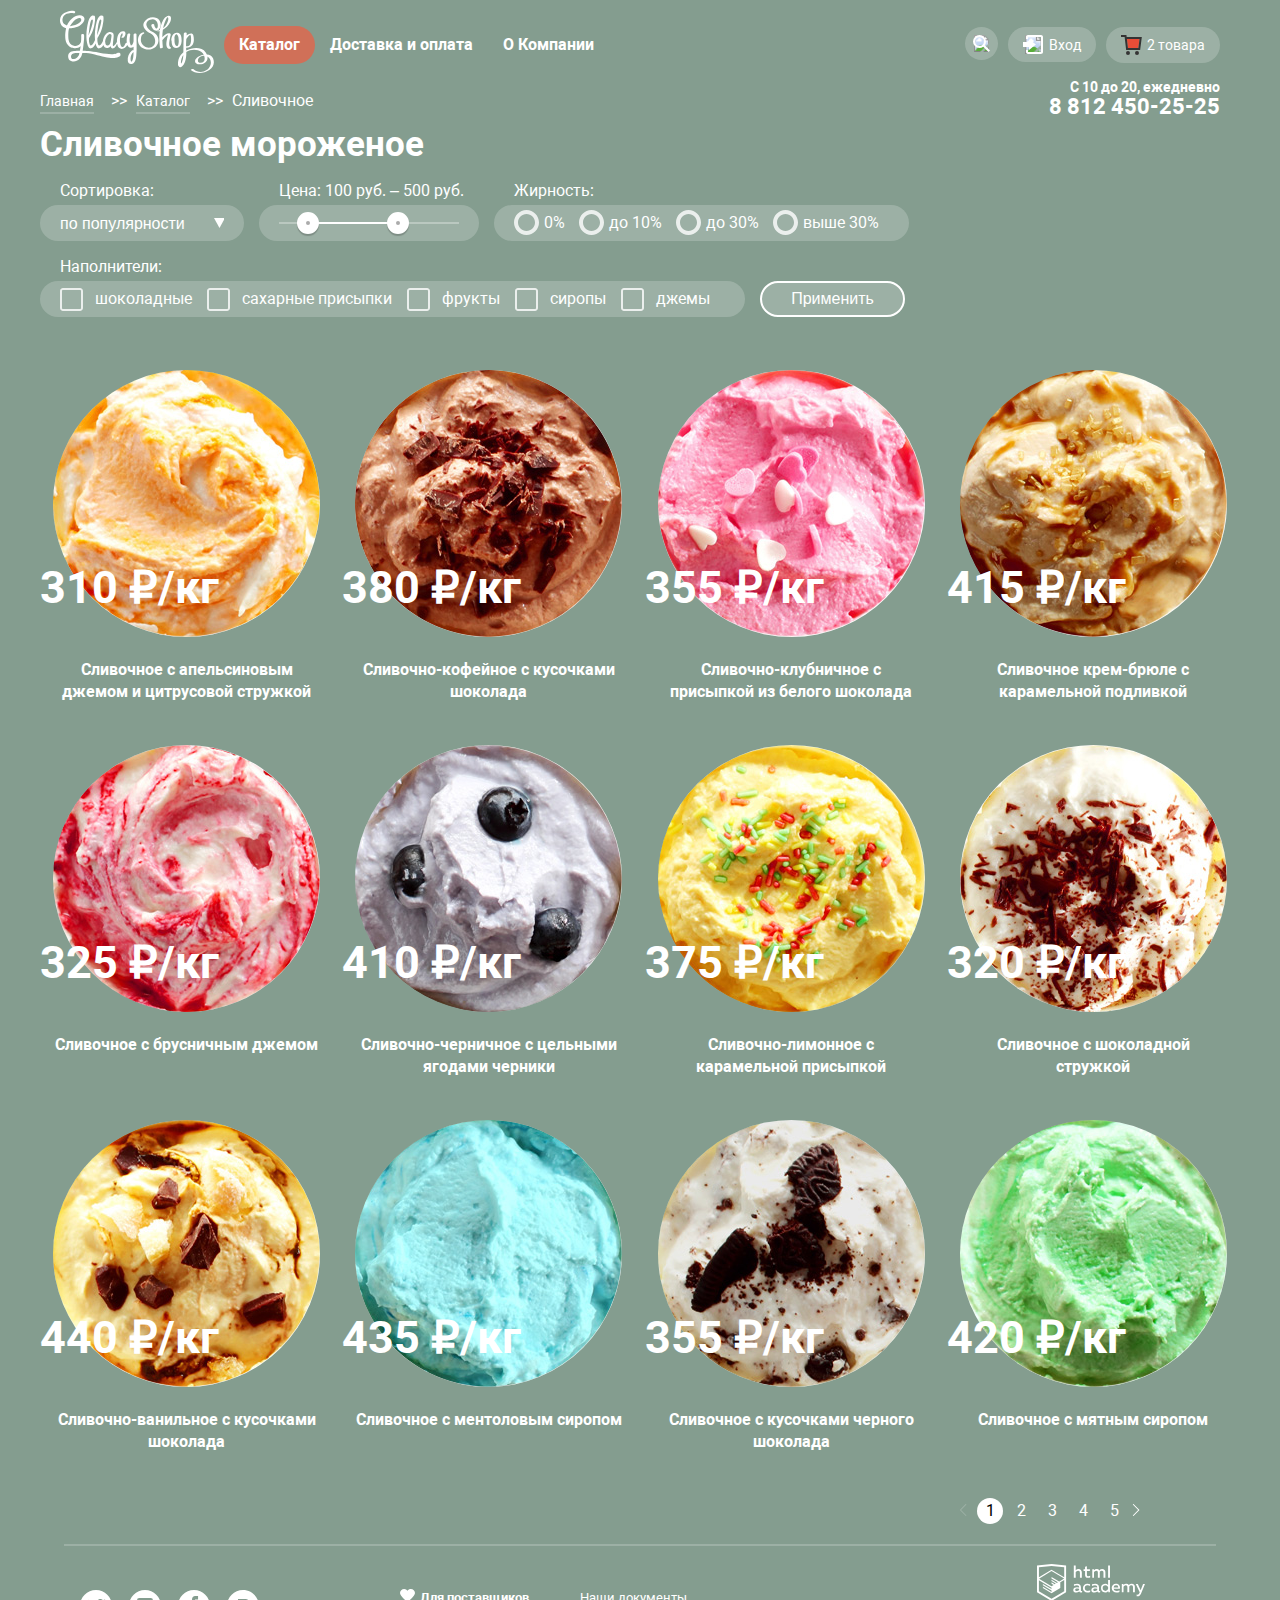
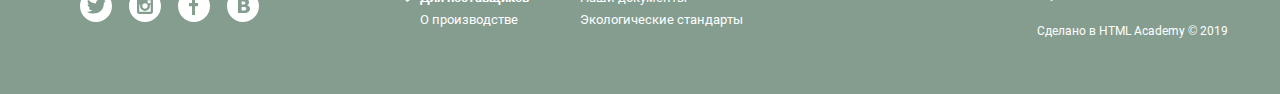
==== catalog.html @ e0ac6f94 "chapter-9" ====
<!DOCTYPE html>
<html lang="ru">

<head>
  <meta charset="utf-8">
  <title>Глейси: Каталог</title>
  <link rel="stylesheet" type="text/css" href="css/style.css">
</head>

<body>
  <div class="site-wrapper">
    <div class="container">
      <header class="main-header">
        <nav class="main-navigation">
          <a href="index.html" class="main-header-logo">
            <img src="img/gllacy.svg" width="154" height="64" alt="Логотип GlacyShop">
          </a>
          <ul class="site-navigation">
            <li class="sub-on-hover"><a href="#nowhere" class="site-nav-link menu-catalog catalog-page">Каталог</a>
              <ul class="sub-menu-catalog">
                <li class="sub-menu-elem"><a href="#nowhere"><b>Новинки</b></a></li>
                <li class="sub-menu-elem sub-menu-elem-current"><a href="catalog.html">Сливочное</a></li>
                <li class="sub-menu-elem"><a href="#nowhere">Щербеты</a></li>
                <li class="sub-menu-elem"><a href="#nowhere">Фруктовый лед</a></li>
                <li class="sub-menu-elem"><a href="#nowhere">Мелорин</a></li>
              </ul>
            </li>
            <li><a class="site-nav-link" href=#nowhere>Доставка и оплата</a></li>
            <li><a class="site-nav-link" href=#nowhere>О Компании</a></li>
          </ul>
          <ul class="user-navigation">
            <li class="search-btn">
              <a class="search-link" href="#nowhere"><svg xmlns="http://www.w3.org/2000/svg"
                  xmlns:xlink="http://www.w3.org/1999/xlink" width="17" height="17" viewBox="0 0 17 17">
                  <image width="17" height="17" overflow="visible" xlink:href="Лупа.png" />
                  <path fill="#FFF"
                    d="M16.958 15.527L11.75 10.32A6.455 6.455 0 0 0 13 6.5 6.5 6.5 0 1 0 6.5 13a6.465 6.465 0 0 0 3.839-1.263l5.205 5.204 1.414-1.414zM6.5 11C4.019 11 2 8.981 2 6.5S4.019 2 6.5 2 11 4.019 11 6.5 8.981 11 6.5 11z" />
                </svg>
                <span class="visually-hidden">Поиск</span>
              </a>
              <form class="gllacy-form search-form visually-hidden" action="https://echo.htmlacademy.ru" method="post">
                <label for="search-text" class="visually-hidden">Что ищем?</label>
                <input type="text" id="search-text" placeholder="Что ищем?">
              </form>
            </li>
            <li class="login-btn">
              <a class="login-link" href="#nowhere">
                <svg xmlns="http://www.w3.org/2000/svg" xmlns:xlink="http://www.w3.org/1999/xlink" width="21"
                  height="19" viewBox="0 0 21 19">
                  <image width="21" height="19" overflow="visible" xlink:href="Вход.png" />
                  <g fill="#FFF">
                    <path d="M6 14.875L12.917 9.5 6 4.125v2.917H-.042v4.917H6z" />
                    <path
                      d="M18 0H5C3.9 0 3 .9 3 2v2h2V2h13v15H5v-2H3v2c0 1.1.9 2 2 2h13c1.1 0 2-.9 2-2V2c0-1.1-.9-2-2-2z" />
                  </g>
                </svg>
                Вход
              </a>
              <form class="login-form gllacy-form visually-hidden" action="https://echo.htmlacademy.ru" method="post">
                <label for="email-input" class="visually-hidden">Электронная почта</label>
                <input type="email" id="email-input" name="email" placeholder="Электронная почта">
                <label for="password-input" class="visually-hidden">Пароль</label>
                <input type="password" id="password-input" name="password" placeholder="Пароль">
                <label for="enter-btn" class="visually-hidden">Вход</label>
                <input class="button login-button" type="submit" value="Войти" id="enter-btn">
                <div>
                  <a href="#nowhere">Забыли пароль?</a>
                  <a href="#nowhere">Новая регистрация</a>
                </div>
              </form>
            </li>
            <li class="cart-btn">
                <a class="cart-link" href="#nowhere"><svg xmlns="http://www.w3.org/2000/svg" width="21" height="20" viewBox="0 0 21 20">
                  <path fill="#E84D37" d="M5.888 4.031L6.922 13h10.45l1.176-8.969z"/>
                  <circle cx="6.984" cy="18" r="2" fill="#343434"/>
                  <circle cx="15.984" cy="18" r="2" fill="#343434"/>
                  <path fill="#343434" d="M5.657 2.031L5.422 0H0v2h3.64l1.5 13h13.988l1.699-12.969H5.657zM17.372 13H6.922L5.888 4.031h12.66L17.372 13z"/>
              </svg>
                  2 товара</a>
                <div class="cart-content visually-hidden">
                  <ul>
                    <li class="cart-item">
                      <button class="delete-cart-item-btn" type="button"><span class="visually-hidden">Убрать из
                          корзины</span></button>
                      <img src="img/product-1.jpg" width="33" height="33" alt="Пломбир с апельсиновым джемом">
                      <p>Пломбир с апельсиновым джемом</p>
                      <span class="price-weight">1.5 кг x&nbsp<span class="grey-price">200 руб</span></span>
                      <span class="total-price">300 руб.</span>
                    </li>
                    <li class="cart-item">
                      <button class="delete-cart-item-btn" type="button"><span class="visually-hidden">Убрать из
                          корзины</span></button>
                      <img src="img/product-3.jpg" width="33" height="33"
                        alt="Клубничный пломбир с присыпкой из белого шоколада">
                      <p>Клубничный пломбир с присыпкой из белого шоколада</p>
                      <span class="price-weight">1.5 кг x&nbsp<span class="grey-price"> 300 руб</span></span>
                      <span class="total-price">450 руб.</span>
                    </li>
                  </ul>
                  <b>Итого: 750 руб.</b>
                  <button class="button buy-confirm-button" value="Оформить заказ">Оформить заказ</button>
                </div>
              </li>

          </ul>
          <div class="time-and-tel">
            <span class="worktime">С 10 до 20, ежедневно</span>
            <a href="tel:+78124502525" class="phone">8 812 450-25-25</a>
          </div>
        </nav>
      </header>
      <main class="container">
        <ul class="breadcrumbs">
          <li><a href="index.html">Главная</a></li>
          <li><a href="catalog.html">Каталог</a></li>
          <li class="breadcrumbs-current">Сливочное</li>
        </ul>
        <section class="catalog">
          <h2>Сливочное мороженое</h2>
          <section class="catalog-filter">
            <form class="catalog-filter-form" action="https://echo.htmlacademy.ru" method="post">
              <div class="gllacy-filter sorting-filter">
                <span class="filter-label">Сортировка:</span>
                <select name="sort" class="sorting-filter-select">
                  <option value="popularity">по популярности</option>
                  <option value="inexpensive-first">сначала недорогие</option>
                  <option value="expensive-first">сначала дорогие</option>
                  <option value="fattiness">по жирности</option>
                </select>
              </div>
              <div class="gllacy-filter price-filter">
                <span class="filter-label">Цена: 100&nbsp;руб. &ndash; 500 руб.</span>
                <div class="range-controls">
                  <div class="scale">
                    <div class="bar"></div>
                  </div>
                  <div class="range-toggle range-toggle-min"></div>
                  <div class="range-toggle range-toggle-max"></div>
                </div>
              </div>
              <div class="gllacy-filter fattiness-filter">
                <span class="filter-label">Жирность:</span>
                <label class="fattiness-radio">
                  <input type="radio" name="fattiness-radio" class="visually-hidden">
                  <span class="radio-fattiness"></span>
                  0%
                </label>
                <label class="fattiness-radio">
                  <input type="radio" name="fattiness-radio" class="visually-hidden">
                  <span class="radio-fattiness"></span>
                  до 10%
                </label>
                <label class="fattiness-radio">
                  <input type="radio" name="fattiness-radio" class="visually-hidden">
                  <span class="radio-fattiness"></span>
                  до 30%
                </label>
                <label class="fattiness-radio">
                  <input type="radio" name="fattiness-radio" class="visually-hidden">
                  <span class="radio-fattiness"></span>
                  выше 30%
                </label>
              </div>
              <div class="gllacy-filter fillers-filter">
                <span class="filter-label">Наполнители:</span>
                <label class="fillers-checkbox">
                  <input type="checkbox" id="chocholate-checkbox" class="visually-hidden">
                  <span class="checkbox-indicator"></span>
                  шоколадные
                </label>
                <label class="fillers-checkbox">
                  <input type="checkbox" id="sugar-checkbox" class="visually-hidden">
                  <span class="checkbox-indicator"></span>
                  сахарные присыпки
                </label>
                <label class="fillers-checkbox">
                  <input type="checkbox" id="fruits-checkbox" class="visually-hidden">
                  <span class="checkbox-indicator"></span>
                  фрукты
                </label>
                <label class="fillers-checkbox">
                  <input type="checkbox" id="syrup-checkbox" class="visually-hidden">
                  <span class="checkbox-indicator"></span>
                  сиропы
                </label>
                <label class="fillers-checkbox">
                  <input type="checkbox" id="jam-checkbox" class="visually-hidden">
                  <span class="checkbox-indicator"></span>
                  джемы
                </label>
              </div>
              <input class="gllacy-filter apply-filter" type="submit" value="Применить" id="filter-btn">
            </form>
          </section>
          <ul class="catalog-items">
            <li class="catalog-item">
              <a href=#nowhere>
                <img src="img/product-1.jpg" width="267" height="267"
                  alt="Сливочное с апельсиновым джемом и цитрусовой стружкой">
              </a>
              <b>310 ₽/кг</b>
              <h3>Сливочное с апельсиновым джемом и цитрусовой стружкой</h3>
            </li>
            <li class="catalog-item">
              <a href=#nowhere>
                <img src="img/product-2.jpg" width="267" height="267" alt="Сливочно-кофейное с кусочками шоколада">
              </a>
              <b>380 ₽/кг</b>
              <h3>Сливочно-кофейное с кусочками шоколада</h3>
            </li>
            <li class="catalog-item">
              <a href=#nowhere>
                <img src="img/product-3.jpg" width="267" height="267"
                  alt="Сливочно-клубничное с присыпкой из белого шоколада">
              </a>
              <b>355 ₽/кг</b>
              <h3>Сливочно-клубничное с присыпкой из белого шоколада</h3>
            </li>
            <li class="catalog-item">
              <a href=#nowhere>
                <img src="img/product-4.jpg" width="267" height="267"
                  alt="Сливочное крем-брюле с карамельной подливкой">
              </a>
              <b>415 ₽/кг</b>
              <h3>Сливочное крем-брюле с карамельной подливкой</h3>
            </li>
            <li class="catalog-item">
              <a href=#nowhere>
                <img src="img/product-5.jpg" width="267" height="267" alt="Сливочное с брусничным джемом">
              </a>
              <b>325 ₽/кг</b>
              <h3>Сливочное с брусничным джемом</h3>
            </li>
            <li class="catalog-item">
              <a href=#nowhere>
                <img src="img/product-6.jpg" width="267" height="267"
                  alt="Сливочно-черничное с цельными ягодами черники">
              </a>
              <b>410 ₽/кг</b>
              <h3>Сливочно-черничное с цельными ягодами черники</h3>
            </li>
            <li class="catalog-item">
              <a href=#nowhere>
                <img src="img/product-7.jpg" width="267" height="267" alt="Сливочно-лимонное с карамельной присыпкой">
              </a>
              <b>375 ₽/кг</b>
              <h3>Сливочно-лимонное с карамельной присыпкой</h3>
            </li>
            <li class="catalog-item">
              <a href=#nowhere>
                <img src="img/product-8.jpg" width="267" height="267" alt="Сливочное с шоколадной стружкой">
              </a>
              <b>320 ₽/кг</b>
              <h3>Сливочное с шоколадной стружкой</h3>
            </li>
            <li class="catalog-item">
              <a href=#nowhere>
                <img src="img/product-9.jpg" width="267" height="267" alt="Сливочно-ванильное с кусочками шоколада">
              </a>
              <b>440 ₽/кг</b>
              <h3>Сливочно-ванильное с кусочками шоколада</h3>
            </li>
            <li class="catalog-item">
              <a href=#nowhere>
                <img src="img/product-10.jpg" width="267" height="267" alt="Сливочное с ментоловым сиропом">
              </a>
              <b>435 ₽/кг</b>
              <h3>Сливочное с ментоловым сиропом</h3>
            </li>
            <li class="catalog-item">
              <a href=#nowhere>
                <img src="img/product-11.jpg" width="267" height="267" alt="Сливочное с кусочками черного шоколада">
              </a>
              <b>355 ₽/кг</b>
              <h3>Сливочное с кусочками черного шоколада</h3>
            </li>
            <li class="catalog-item">
              <a href=#nowhere>
                <img src="img/product-12.jpg" width="267" height="267" alt="Сливочное с мятным сиропом">
              </a>
              <b>420 ₽/кг</b>
              <h3>Сливочное с мятным сиропом</h3>
            </li>
          </ul>
          <ul class="pagination-list">
            <li class="prev pagination-disabled"><a href="#nowhere"><svg width="8" height="12"
                  xmlns="http://www.w3.org/2000/svg">
                  <g>
                    <title>Layer 1</title>
                    <path transform="rotate(-180, 4.12695, 5.99219)" id="svg_1"
                      d="m7.237,5.642l-5.508,-5.509a0.506,0.506 0 1 0 -0.716,0.716l5.15,5.151l-5.151,5.15a0.507,0.507 0 0 0 0.716,0.717l5.509,-5.509a0.504,0.504 0 0 0 0,-0.716z" />
                  </g>
                </svg></a></li>
            <li class="pagination-item pagination-item-current">
              <a href="#nowhere">1</a>
            </li>
            <li class="pagination-item">
              <a href="#nowhere">2</a>
            </li>
            <li class="pagination-item">
              <a href="#nowhere">3</a>
            </li>
            <li class="pagination-item">
              <a href="#nowhere">4</a>
            </li>
            <li class="pagination-item">
              <a href="#nowhere">5</a>
            </li>
            <li class="next"><a href="#nowhere"><svg xmlns="http://www.w3.org/2000/svg" width="8" height="12"
                  viewBox="0 0 8 12">
                  <path fill="#FFFFFF"
                    d="M7.237 5.642L1.729.133a.506.506 0 1 0-.716.716L6.163 6l-5.151 5.15a.507.507 0 0 0 .716.717l5.509-5.509a.504.504 0 0 0 0-.716z" />
                </svg>
            </li>
          </ul>
      </main>
      <footer class="main-footer">
        <ul class="social-icons">
          <li><a class="social" href="#"><svg xmlns="http://www.w3.org/2000/svg" width="32" height="32"
                viewBox="0 0 32 32">
                <path
                  d="M16 0C7.164 0 0 7.164 0 16c0 8.837 7.164 16 16 16 8.837 0 16-7.163 16-16 0-8.836-7.163-16-16-16zm7.944 12.809c-.251 6.516-3.463 10.832-10.992 10.702h-.486c-.447 0-4.543-.443-5.344-1.823 2.479.19 4.247-.406 5.12-1.136-1.048-.289-2.923-.461-3.251-2.848.384.104.618.221 1.299.113-1.307-.824-2.758-1.519-2.679-3.643.311.317 1.164.518 1.46.457-.768-.233-2.149-3.244-.974-4.781 1.984 1.79 4.075 3.482 7.804 3.643.227-2.214 1.24-3.699 3.168-4.325 1.84-.479 3.255.26 3.901 1.138.737-.224 1.453-.466 2.193-.685-.004.833-.569 1.463-.935 1.709.747.165 1.423-.475 1.423-.475-.184.963-1.094 1.725-1.707 1.954z" />
              </svg>
              Твиттер</a></li>
          <li><a class="social" href="#"><svg xmlns="http://www.w3.org/2000/svg" width="32" height="32"
                viewBox="0 0 32 32">
                <path
                  d="M20.916 16a4.938 4.938 0 1 1-9.877 0c0-.394.051-.773.138-1.14h-.897v6.838h11.396V14.86h-.897c.086.367.137.746.137 1.14z" />
                <path
                  d="M15.978 18.659c1.466 0 2.659-1.193 2.659-2.659s-1.193-2.659-2.659-2.659c-1.466 0-2.659 1.193-2.659 2.659s1.192 2.659 2.659 2.659zM18.637 10.302h3.039v3.039h-3.039z" />
                <path
                  d="M16 0C7.164 0 0 7.164 0 16c0 8.837 7.164 16 16 16 8.837 0 16-7.163 16-16 0-8.836-7.163-16-16-16zm7.955 21.698a2.285 2.285 0 0 1-2.279 2.279H10.279A2.285 2.285 0 0 1 8 21.698V10.302a2.286 2.286 0 0 1 2.279-2.279h11.396a2.286 2.286 0 0 1 2.279 2.279v11.396z" />
              </svg>Инстаграм</a>
          </li>
          <li><a class="social facebook" href="#"><svg xmlns="http://www.w3.org/2000/svg" width="32" height="32"
                viewBox="0 0 32 32">
                <path
                  d="M16 0C7.164 0 0 7.163 0 16s7.164 16 16 16c8.837 0 16-7.164 16-16S24.837 0 16 0zm4.062 9.455h-3.021v3.444h3.021v3.445h-3.021v8.61H14.02v-8.61H11v-3.445h3.021V9.455c0-1.902 1.353-3.445 3.021-3.445h3.021v3.445z" />
              </svg>
              Фейсбук</a></li>
          <li><a class="social vkontakte" href="#"><svg xmlns="http://www.w3.org/2000/svg" width="32" height="32"
                viewBox="0 0 32 32">
                <path
                  d="M16.637 14.495c.402-.019.719-.082.951-.188.326-.145.54-.33.641-.559.101-.229.15-.496.15-.797 0-.232-.058-.465-.174-.697-.116-.232-.322-.405-.617-.517-.264-.1-.592-.155-.984-.165a76.242 76.242 0 0 0-1.652-.014h-.339v2.965h.565c.571 0 1.057-.009 1.459-.028zM18.118 17.084c-.282-.081-.672-.125-1.166-.132a127.97 127.97 0 0 0-1.55-.009h-.79v3.493h.264c1.014 0 1.74-.003 2.18-.009a3.2 3.2 0 0 0 1.212-.245c.377-.157.633-.364.774-.625s.214-.562.214-.9c0-.446-.088-.788-.261-1.03-.17-.241-.464-.423-.877-.543z" />
                <path
                  d="M16 0C7.164 0 0 7.164 0 16c0 8.837 7.164 16 16 16 8.837 0 16-7.163 16-16 0-8.836-7.163-16-16-16zm6.602 20.531a3.73 3.73 0 0 1-1.124 1.327c-.552.415-1.161.71-1.823.886s-1.501.264-2.519.264h-6.121V8.987h5.443c1.13 0 1.957.038 2.48.113a5.126 5.126 0 0 1 1.561.5c.533.27.929.632 1.189 1.087.26.455.392.975.392 1.558 0 .678-.179 1.278-.536 1.795-.358.518-.863.92-1.517 1.208v.075c.917.182 1.642.559 2.179 1.13.537.571.807 1.325.807 2.261 0 .678-.138 1.283-.411 1.817z" />
              </svg>
              Вконтакте</a></li>
        </ul>
        <div class="about-us">
          <a href="#"><b>Для поставщиков</b></a>
          <a href="#">О производстве</a>
        </div>
        <div class="our-docs">
          <a href="#">Наши документы</a>
          <a href="#">Экологические стандарты</a>
        </div>
        <a href="https://htmlacademy.ru/intensive/htmlcss" class="footer-copyright">
          <img src="img/logo-htmlacademy-small.svg" width="108" height="39" alt="Логотип HTML Academy">
          <p>Сделано в HTML Academy © 2019</p>
        </a>
      </footer>
    </div>
  </div>
  <script>
    var search_link = document.querySelector(".search-btn");
    var search_form = document.querySelector(".search-form");
    var login_link = document.querySelector(".login-btn");
    var login_form = document.querySelector(".login-form");
    var contact_link = document.querySelector(".contact-form-btn");
    var feedback_form = document.querySelector(".feedback-form");
    var feedback_close_btn = document.querySelector(".feedback-close-btn");
    var cart_btn = document.querySelector(".cart-btn");
    var cart_form = document.querySelector(".cart-content");
    var delete_cart_item = document.querySelector(".delete-cart-item-btn");
    search_link.addEventListener("mouseover", function(evt) {
      evt.preventDefault();
      search_form.classList.remove("visually-hidden");
    })
    search_link.addEventListener("mouseout", function(evt) {
      evt.preventDefault();
      search_form.classList.add("visually-hidden");
    })
    login_link.addEventListener("mouseover", function(evt) {
      evt.preventDefault();
      login_form.classList.toggle("visually-hidden");
    });
    login_link.addEventListener("mouseout", function(evt) {
      evt.preventDefault();
      login_form.classList.toggle("visually-hidden");
    });
    login_link.addEventListener("click", function(evt) {
      evt.preventDefault();
      login_form.classList.toggle("visually-hidden");
    })
    contact_link.addEventListener("click", function(evt) {
      evt.preventDefault();
      feedback_form.classList.remove("visually-hidden");
    })
    cart_btn.addEventListener("mouseover", function(evt) {
      evt.preventDefault();
      cart_form.classList.remove("visually-hidden");
    })
    cart_btn.addEventListener("mouseout", function(evt) {
      evt.preventDefault();
      cart_form.classList.add("visually-hidden");
    })
    feedback_close_btn.addEventListener("click", function(evt) {
      evt.preventDefault();
      feedback_form.classList.add("visually-hidden");
    })

  </script>
</body>

</html>
---- css/style.css ----
@font-face {
  font-family: 'Roboto';
  src:
    local('Roboto'),
    local('Roboto-Regular'),
    url('../fonts/Roboto.woff2') format('woff2'),
    url('../fonts/Roboto.woff') format('woff');
  font-weight: 400;
  font-style: normal;
}
@font-face {
  font-family: 'Roboto';
  src:
    local('Roboto Italic'),
    local('Roboto-Italic'),
    url('../fonts/Robotoitalic.woff2') format('woff2'),
    url('../fonts/Robotoitalic.woff') format('woff');
  font-weight: 400;
  font-style: italic;
}
@font-face {
  font-family: 'Roboto';
  src:
    local('Roboto Bold'),
    local('Roboto-Bold'),
    url('../fonts/Robotobold.woff2') format('woff2'),
    url('../fonts/Robotobold.woff') format('woff');
  font-weight: 700;
  font-style: normal;
}
@font-face {
  font-family: 'Roboto';
  src:
    local('Roboto Bold Italic'),
    local('Roboto-BoldItalic'),
    url('../fonts/Robotobolditalic.woff2') format('woff2'),
    url('../fonts/Robotobolditalic.woff') format('woff');
  font-weight: 700;
  font-style: italic;
}
html { box-sizing: border-box; }
*, *::before, *::after { box-sizing: inherit; }
img {
  max-width: 100%;
  height: auto;
}
a {
  text-decoration: none
}
.visually-hidden {
  position: absolute;
  width: 1px;
  height: 1px;
  margin: -1px;
  border: 0;
  padding: 0;
  clip: rect(0 0 0 0);
  overflow: hidden;
}
body {
  margin: 0 auto;
  padding: 0;
  font-family: "Roboto", Arial, sans-serif;
  font-size: 16px;
  line-height: 22px;
  color: white;
  background-color:#8996a6;
}
.site-wrapper {
  min-width: 1200px;
  background-color: #849d8f;
  background-repeat: no-repeat;
  background-position: top center;
  transition: background-image 0.5s ease, background-color 0.5s ease;
}
.site-wrapper::before,
.site-wrapper::after {
  content: "";
}
.container {
  width: 1200px;
  margin: 0 auto;
  padding: 0;
}
.main-header {
  margin: 0 auto;
  padding: 10px 20px;
}
.main-navigation {
  margin: 0 auto;
  position: relative;
  display: flex;
  align-items: center;
}
.site-navigation {
  display: flex;
  flex-wrap: wrap;
  margin: 0px 0px 0px 10px;
  padding: 0px;
  list-style: none;
  position: relative;
}
.site-navigation > li,
.user-navigation > li {
  display: inline-block;
  vertical-align: top;
}

.site-nav-link {
  display: block;
  padding: 10px 15px;
  color: white;
  font-size: 16px;
  line-height: 18px;
  font-weight: bold;
  text-decoration: none;
}
.sub-menu-catalog {
  display: none;
  position: absolute;
  z-index: 1;
  margin-top: 2px;
  padding: 0;
  list-style: none;
}
.sub-on-hover:hover .sub-menu-catalog,
.sub-on-hover:focus-within .sub-menu-catalog
 {
  display: block;
  min-width: 143px;
  border-radius: 3px;
  box-shadow: 0px 20px 20px 0 rgba(0, 0, 0, 0.4);
  background-color: #f8f7f4;
}
.sub-menu-elem a {
  display: block;
  position: relative;
  padding: 10px 15px;
  color: white;
  font-size: 14px;
  line-height: 16px;
}
.sub-menu-elem:hover, .sub-menu-elem:focus-within {
  background-color: #fbded7;
}
.sub-menu-elem:active {
  background-color: #f6b5a5;
}
.sub-menu-elem-current {
  background-color: #f6b5a5;
}
.sub-menu-elem:first-child a::after {
  content: "";
  position: absolute;
  bottom: 0px;
  left: 50%;
  margin-left: -64px;
  width: 128px;
  height: 1px;
  background-color: rgba(0, 0, 0, 0.2);
}
.sub-on-hover:hover .sub-menu-catalog a,
.sub-on-hover:focus-within .sub-menu-catalog a {
  color: #323232;
}
.menu-catalog {
  display: block;
  border-radius: 25px;
}
.menu-catalog:hover {
  background-color: #f7f6f3;
  color: #000000;
}
.menu-catalog:active {
  box-shadow: inset 0px 2px 1px 0 hsl(0, 0%, 41%);
  background-color: #ededed;
}
.catalog-page {
  background-color: #d07058;
}
.user-navigation {
  display: flex;
  margin-right: 0px;
  margin-left: auto;
}
.search-btn,
.login-btn,
.cart-btn {
  position: relative;
  display: flex;
  align-items: center;
  margin-left: auto;
}
.search-link {
  display: flex;
  padding: 8px;
  border-radius: 30px;
  font-size: 14px;
  font-weight: 400;
  font-style: normal;
  line-height: 16px;
  color: white;
  background-color: rgba(255,255,255,0.2);
}
.login-link,
.cart-link {
  display: flex;
  align-items: center;
  padding: 8px 15px;
  margin-left: 10px;
  border-radius: 30px;
  font-size: 14px;
  font-weight: 400;
  font-style: normal;
  line-height: 16px;
  color: white;
  background-color: rgba(255,255,255,0.2);
}
.login-link svg,
.cart-link svg {
  margin-right: 5px;
}
.search-link:hover,
.login-link:hover {
  color: #000000;
  background-color: #f8f7f4;
}
.login-link:hover path,
.search-link:hover path {
  fill: #000000;
}
.search-form {
  display: flex;
  position: fixed;
  width: 321px;
  padding: 10px;
  border-radius: 5px;
}
.search-form input {
  width: 100%;
  padding: 10px;
}
.login-form {
  display: flex;
  flex-wrap: wrap;
  position: fixed;
  z-index: 2;
  justify-content: space-between;
  width: 277px;
  padding: 18px;
  border-radius: 5px;
}
.login-form #email-input,
.login-form #password-input {
  width: 100%;
  margin-bottom: 20px;
  padding: 10px;
}
.login-form a {
  display: block;
  color: #323232;
  font-size: 13px;
  line-height: 1.85;
  text-align: left;
  text-decoration: underline;
}
.login-button {
  padding: 10px 25px;
  align-self: center;
}
.cart-content {
  display: flex;
  flex-wrap: wrap;
  position: absolute;
  z-index: 30;
  right: 0%;
  top: 100%;
  width: 540px;
  padding: 10px;
  border-radius: 5px;
  box-shadow: 0px 20px 20px 0 rgba(0, 0, 0, 0.4);
  background-color: #f8f7f4;
}
.cart-content ul {
  padding: 0;
  border-bottom: 1px solid #999999;
}
.cart-content b {
  width: 100%;
  padding: 10px 0px;
  font-size: 15px;
  line-height: 18px;
  color: #323232;
  text-align: right;
}
.cart-item {
  display: flex;
  flex-wrap: nowrap;
  align-content: center;
  width: 100%;
  font-size: 13px;
  line-height: 1.23;
  color: #323232;
}
.cart-item img {
  align-self: center;
  margin-right: 10px;
  border-radius: 50%;
}
.cart-item p {
  font-size: 13px;
  line-height: 1.23;
  color: #323232;
}
.cart-item .grey-price {
  color: #999999;
  white-space: nowrap;
}
.delete-cart-item-btn {
  position: relative;
  align-self: center;
  margin-right: 10px;
  width: 11px;
  height: 11px;
  border: none;
  background-color: transparent;
  cursor: pointer;
}
.delete-cart-item-btn::before {
  position: absolute;
  left: 0px;
  top: 0px;
  width: 11px;
  height: 11px;
  content: "";
  background-image: url("data:image/svg+xml,%3Csvg viewBox='0 0 11 11' xmlns='http://www.w3.org/2000/svg'%3E%3Cpath d='M.354.354l10.293 10.293m-10.293 0L10.647.354' fill='none' stroke='%23231F20'/%3E%3C/svg%3E%0A");
}
.price-weight {
  display: flex;
  align-self: center;
  white-space: nowrap;
  margin-right: 10px;
  margin-left: auto;
}
.total-price {
  display: flex;
  align-self: center;
  white-space: nowrap;
  margin-right: 0px;
}
.buy-confirm-button {
  padding: 10px 25px;
  align-self: center;
  margin-right: 0px;
  margin-left: auto;
}
.time-and-tel {
  position: absolute;
  right:0px;
  bottom: -40px;
  width: 200px;
  text-align: right;
}
.worktime {
  display: block;
  font-size: 14px;
  line-height: 16px;
  font-weight: bold;
}
.phone {
  color:white;
  font-size: 22px;
  line-height: 24px;
  font-weight: bold;
}
.slider {
  position: relative;
  padding-top: 321px;
  margin-bottom: 40px;
  text-align: center;
}
.slider-list {
  margin: 0;
  padding: 0;

  list-style: none;
}
.slide-title {
  width: 700px;
  margin: 0 auto;
  margin-bottom: 27px;
  font-size: 60px;
  line-height: 60px;
  font-weight: 800;
}
.slide {
  display: none;
}
.button {
  display: inline-block;
  font-weight: 600;
  text-align: center;
  color: #ffffff;
  vertical-align: top;
  text-decoration: none;
  text-shadow: 0 2px 5px rgba(160, 32, 11, 0.76);
  background: #f26843;
  background: linear-gradient(to bottom, #f26843 0%, #e74a35 100%);
  border-radius: 50px;
  box-shadow: 0 2px 2px rgba(172, 16, 0, 0.64);
  border: none;
  cursor: pointer;
}
.button:hover {
  background: linear-gradient(to bottom, #f58669 0%, #ec6f5e 100%);
  box-shadow: 0 2px 2px rgba(172, 16, 0, 1);
}
.button:active {
  background: linear-gradient(to bottom, #d84732 0%, #e1613e 100%);
  box-shadow: inset 0 2px 2px rgba(172, 16, 0, 1);
}
.slide-button {
  font-size: 31px;
  line-height: 41px;
  padding: 12px 44px;
}
.promo-button {
  position: absolute;
  right: 20px;
  bottom: 23px;
  padding: 12px 23px;
  font-size: 18px;
  line-height: 24px;
}
.slider-controls {
  position: absolute;
  bottom: 63px;
  left: 20px;
  z-index: 20;
  font-size: 0;
}
.slider-controls label {
  display: inline-block;
  width: 17px;
  height: 17px;
  margin-right: 8px;
  vertical-align: top;
  background-color: transparent;
  border: 2px solid #ffffff;
  border-radius: 50%;
  cursor: pointer;
}
#product-1:checked ~ .site-wrapper {
  background-color: #849d8f;
  background-image: url("../img/gllacy-1.png");
}

#product-2:checked ~ .site-wrapper {
  background-color: #8996a6;
  background-image: url("../img/gllacy-2.png");
}

#product-3:checked ~ .site-wrapper {
  background-color: #9d8b84;
  background-image: url("../img/gllacy-3.png");
}

#product-1:checked ~ .site-wrapper #slide1,
#product-2:checked ~ .site-wrapper #slide2,
#product-3:checked ~ .site-wrapper #slide3 {
  display: block;
}

#product-1:checked ~ .site-wrapper label[for="product-1"],
#product-2:checked ~ .site-wrapper label[for="product-2"],
#product-3:checked ~ .site-wrapper label[for="product-3"] {
  background-color: #ffffff;
}
.promo {
  margin: 0px 27px 40px;
}
.promo-items {
  display: flex;
  justify-content:space-between;
  padding: 0;
  margin: 0;
  list-style: none;
}
.promo-item {
  position: relative;
  padding: 20px 20px 50px;
}
.promo-rapsberry {
  background: url(../img/rapsberry.jpg) no-repeat;
  width: 560px;
  border-radius: 15px;
}
.promo-chocolate {
  background: url(../img/chocolate.jpg) no-repeat;
  width: 560px;
  border-radius: 15px;
}
.promo-item h3 {
  font-size: 35px;
  line-height: 41px;
  margin: 0;
}
.promo p {
  font-size: 18px;
  line-height: 22px;
  text-align: left;
  font-weight: bold;
}
.features {
  padding: 20px;
  margin: 0px 27px 40px;
  border-radius: 15px;
  background: url("../img/features.jpg") no-repeat;
  background-size: cover;
}
.features-list {
  display: flex;
  justify-content: space-between;
  flex-wrap: wrap;
}
.feature {
  position: relative;
}
.feature img {
  position: absolute;
  left: 0px;
  top: 0px;
}
.features h2 {
  margin: 0 0 10px;
  color:#323232;
  font-size: 24px;
  line-height: 32px;
  font-weight: bold;
}
.features p {
  display: block;
  padding-left: 60px;
  max-width: 500px;
  color:#323232;
  font-size: 16px;
  line-height: 22px;
}
.content-columns {
  display: flex;
  margin: 0px 27px 40px;
}
.news {
    background-image: url("../img/strawberry.jpg");
    padding: 20px 200px 20px 20px;
    margin-right: 20px;
    border-radius: 15px;
    width: 560px;
    height: 220px;
}
.news h2 {
    font-size: 16px;
    line-height: 22px;
    color: #323232;
}
.news a {
  text-decoration: underline;
  font-size: 24px;
  font-weight: bold;
  color:#323232;
}
.subscribe {
  position: relative;
  display: flex;
  flex-wrap: wrap;
  z-index: 0;
  width: 560px;
  padding: 20px;
  border-radius: 15px;
  font-size: 16px;
  color:#5a5a5a;
  background-image: repeating-linear-gradient(
    135deg,
    #f8f7f4 0.96px,
    #f8f7f4 7.81px,
    #92cdff 7.81px,
    #92cdff 14.66px,
    #f8f7f4 15.66px,
    #f8f7f4 21.51px,
    #fe9e90 21.51px,
    #fe9390 28.36px
  );
}
.subscribe::before {
  content: "";
  position: absolute;
  top: 5px;
  right: 5px;
  bottom: 5px;
  left: 5px;
  z-index: -1;
  border-radius: 10px;
  background-color: #f8f7f4;
}
.subscribe-btn {
  display: block;
  margin-right: 10px;
  margin-left: auto;
  padding: 12px 23px;
  font-size: 18px;
  line-height: 24px;
}
.subscribe-form {
  display: flex;
  width: 100%;
  align-items: center;
}
.subscribe-email {
  flex-grow: 1;
  padding: 10px;
  margin-right: 20px;
}
.map {
  display: flex;
  align-items: center;
  position: relative;
  margin-bottom: 20px;
  width: 1200px;
  height: 430px;
  background: url("../img/map.png") no-repeat -47px 0;
}
.map::after {
  position: absolute;
  top: 139px;
  left: 266px;
  content: url("../img/icecream-pin.svg");
}
.contacts {
  display: flex;
  flex-wrap: wrap;
  width: 305px;
  padding: 15px 15px 30px;
  border-radius: 10px;
  margin-right: 27px;
  margin-left: auto;
  font-size: 14px;
  color: #323232;
  background-color: #FFFFFF;
}
.contacts b {
  font-size: 18px;
}
.contact-form-btn {
  display: block;
  margin-top: 20px;
  margin-right: 10px;
  margin-left: auto;
  padding: 12px 23px;
  font-size: 18px;
  line-height: 24px;
}
.gllacy-form {
  border: solid 1px rgba(178, 178, 178, 0.52);
  background-color: #f8f7f4;
}
.gllacy-form input {
  font-weight: bold;
}
.gllacy-form input::placeholder {
  font-weight: normal;
}
.gllacy-form input:hover,
.gllacy-form textarea:hover {
  border: solid 2px rgba(154, 154, 154, 0.52);
}
.gllacy-form input:focus,
.gllacy-form textarea:focus
{
  border: solid 2px rgba(46, 136, 228, 0.52);
}
.feedback-form {
  position: relative;
  display: flex;
  flex-wrap: wrap;
  z-index: 1;
  width: 478px;
  margin-left: 30%;
  padding: 24px;
  border-radius: 10px;
}
.feedback-form h1 {
  margin-top: 0;
  font-size: 24px;
  font-weight: 500;
  font-style: normal;
  font-stretch: normal;
  line-height: 1.17;
  letter-spacing: normal;
  text-align: left;
  color: #323232;
}
.feedback-form #your-name,
.feedback-form #your-email {
  width: 60%;
  padding: 5px;
  margin-bottom: 20px;
  padding: 10px;
  font-family: Roboto;
  font-size: 16px;
  line-height: 24px;
  color: #999999;
}
.feedback-form #your-message {
  width: 100%;
  min-height: 150px;
  padding: 10px;
  font-family: Roboto;
  font-size: 16px;
  line-height: 24px;
  color: #999999;
}
.feedback-close-btn {
  position: absolute;
  top: 15px;
  right: 15px;
  width: 18px;
  height: 18px;
  border: none;
  background-color: transparent;
  cursor: pointer;
}
.feedback-close-btn::before {
  position: absolute;
  top: 0px;
  left: 0px;
  width: 18px;
  height: 18px;
  content: "";
  background-image: url("data:image/svg+xml,%3Csvg viewBox='0 0 11 11' xmlns='http://www.w3.org/2000/svg'%3E%3Cpath d='M.354.354l10.293 10.293m-10.293 0L10.647.354' fill='none' stroke='%23231F20'/%3E%3C/svg%3E%0A");
}
.feedback-btn {
  margin-top: 20px;
  margin-right: 10px;
  margin-left: auto;
  padding: 12px 23px;
  font-size: 18px;
  line-height: 24px;
}
.catalog-filter-form {
  display: flex;
  align-content: center;
  padding: 20px 0px;
  flex-wrap: wrap;
}
.gllacy-filter {
  display: flex;
  align-items: center;
  position: relative;
  margin-top: 20px;
  margin-bottom: 20px;
  margin-right: 15px;
  padding: 7px 20px;
  border-radius: 30px;
  background-color: rgba(255,255,255,0.2);
}
.sorting-filter-select {
  display: block;
  position: relative;
  width: 164px;
  border: none;
  font-size: 16px;
  font-weight: 500;
  color: #ffffff;
  background: transparent;
  -webkit-appearance: none;
  -moz-appearance: none;
  -ms-appearance: none;
  appearance: none !important;
}
.sorting-filter-select:hover {
  color: #323232;
}
.sorting-filter::after {
  content: "";
  position: absolute;
  right: 20px;
  width: 10px;
  height: 10px;
  background: url("data:image/svg+xml,%3Csvg xmlns='http://www.w3.org/2000/svg' width='11' height='10' viewBox='0 0 11 10'%3E%3Cpath fill='%23FFFFFF' d='M5.5 10L0 0h11'/%3E%3C/svg%3E%0A") no-repeat;
}
.range-controls {
  position: relative;
  width: 330px;
  margin: 10px auto;
}
.range-controls .scale {
  height: 2px;
  background: rgba(255, 255, 255, 0.3);
}
.range-controls .bar {
  margin-left: 10%;
  margin-right: 30%;
  height: 2px;
  background: #ffffff;
}
.range-toggle {
  position: absolute;
  top: -10px;
  width: 22px;
  height: 22px;
  background: #ababab;
  border: 9px solid #ffffff;
  border-radius: 50%;
  box-shadow: 0 2px 1px 0 rgba(0, 1, 1, 0.2);
  cursor: pointer;
}
.range-toggle-min {
  left: 10%;
}
.range-toggle-max {
  left: 60%;
}
.fattiness-filter {
  display: flex;
  justify-content: space-between;
  min-width: 415px;
}
.fattiness-radio{
  position: relative;
  margin-right: 10px;
  padding-left: 30px;
  cursor: pointer;
}
.fattiness-radio input[type="radio"] + .radio-fattiness {
  position: absolute;
  top: -2px;
  left: 0px;
  width: 25px;
  height: 25px;
}
.fattiness-radio input[type="radio"]:focus + .radio-fattiness {
  position: absolute;
  top: -2px;
  left: 0px;
  width: 25px;
  height: 25px;
  outline: 1px dotted black;
}
.fattiness-radio input[type="radio"] + .radio-fattiness:disabl {
  outline: none;
}
.fattiness-radio input[type="radio"]:not(:checked) + .radio-fattiness {
  background: url("data:image/svg+xml,%3Csvg xmlns='http://www.w3.org/2000/svg' width='25' height='25' viewBox='0 0 25 25' fill='%23FFFFFF' fill-opacity='0.8'%3E%3Cpath d='M12.5 4c4.687 0 8.5 3.813 8.5 8.5 0 4.687-3.813 8.5-8.5 8.5C7.813 21 4 17.187 4 12.5 4 7.813 7.813 4 12.5 4m0-4C5.597 0 0 5.597 0 12.5S5.597 25 12.5 25 25 19.403 25 12.5 19.403 0 12.5 0z'/%3E%3C/svg%3E%0A") no-repeat;
}
.fattiness-radio input[type="radio"]:checked + .radio-fattiness{
  background: url("data:image/svg+xml,%3Csvg xmlns='http://www.w3.org/2000/svg' width='25' height='25' viewBox='0 0 25 25' fill='%23FFFFFF' fill-opacity='0.8'%3E%3Cpath d='M12.5 4c4.687 0 8.5 3.813 8.5 8.5 0 4.687-3.813 8.5-8.5 8.5C7.813 21 4 17.187 4 12.5 4 7.813 7.813 4 12.5 4m0-4C5.597 0 0 5.597 0 12.5S5.597 25 12.5 25 25 19.403 25 12.5 19.403 0 12.5 0z'/%3E%3Ccircle cx='12.5' cy='12.5' r='4.5'/%3E%3C/svg%3E%0A") no-repeat;
}
.fattiness-radio input[type="radio"]:not(:checked) + .radio-fattiness:hover {
  background: url("data:image/svg+xml,%3Csvg xmlns='http://www.w3.org/2000/svg' width='25' height='25' viewBox='0 0 25 25' fill='%23FFFFFF'%3E%3Cpath d='M12.5 4c4.687 0 8.5 3.813 8.5 8.5 0 4.687-3.813 8.5-8.5 8.5C7.813 21 4 17.187 4 12.5 4 7.813 7.813 4 12.5 4m0-4C5.597 0 0 5.597 0 12.5S5.597 25 12.5 25 25 19.403 25 12.5 19.403 0 12.5 0z'/%3E%3C/svg%3E%0A") no-repeat;
}
.fattiness-radio input[type="radio"]:checked + .radio-fattiness:hover {
  background: url("data:image/svg+xml,%3Csvg xmlns='http://www.w3.org/2000/svg' width='25' height='25' viewBox='0 0 25 25' fill='%23FFFFFF'%3E%3Cpath d='M12.5 4c4.687 0 8.5 3.813 8.5 8.5 0 4.687-3.813 8.5-8.5 8.5C7.813 21 4 17.187 4 12.5 4 7.813 7.813 4 12.5 4m0-4C5.597 0 0 5.597 0 12.5S5.597 25 12.5 25 25 19.403 25 12.5 19.403 0 12.5 0z'/%3E%3Ccircle cx='12.5' cy='12.5' r='4.5'/%3E%3C/svg%3E%0A") no-repeat;
}
.fattiness-radio input[type="radio"]:not(:checked) + .radio-fattiness:disabled {
  background: url("data:image/svg+xml,%3Csvg xmlns='http://www.w3.org/2000/svg' width='25' height='25' viewBox='0 0 25 25' fill='%23FFFFFF' fill-opacity='0.4'%3E%3Cpath d='M12.5 4c4.687 0 8.5 3.813 8.5 8.5 0 4.687-3.813 8.5-8.5 8.5C7.813 21 4 17.187 4 12.5 4 7.813 7.813 4 12.5 4m0-4C5.597 0 0 5.597 0 12.5S5.597 25 12.5 25 25 19.403 25 12.5 19.403 0 12.5 0z'/%3E%3C/svg%3E%0A") no-repeat;
}
.fattiness-radio input[type="radio"]:checked + .radio-fattiness:disabled {
  background: url("data:image/svg+xml,%3Csvg xmlns='http://www.w3.org/2000/svg' width='25' height='25' viewBox='0 0 25 25' fill='%23FFFFFF' fill-opacity='0.4'%3E%3Cpath d='M12.5 4c4.687 0 8.5 3.813 8.5 8.5 0 4.687-3.813 8.5-8.5 8.5C7.813 21 4 17.187 4 12.5 4 7.813 7.813 4 12.5 4m0-4C5.597 0 0 5.597 0 12.5S5.597 25 12.5 25 25 19.403 25 12.5 19.403 0 12.5 0z'/%3E%3Ccircle cx='12.5' cy='12.5' r='4.5'/%3E%3C/svg%3E%0A") no-repeat;
}
.price-filter {
  width: 220px;
}
.price-filter {
  width: 220px;
}
.filter-label {
  position: absolute;
  top: -25px;
}
.fillers-checkbox {
  position: relative;
  margin-right: 15px;
  padding-left: 35px;
  cursor: pointer;
}
.fillers-checkbox input[type="checkbox"] + .checkbox-indicator {
  content: "";
  position: absolute;
  top: 0;
  left: 0;
  width: 25px;
  height: 23px;
}
.fillers-checkbox input[type="checkbox"]:not(:checked) + .checkbox-indicator {
  background: url("data:image/svg+xml,%3Csvg xmlns='http://www.w3.org/2000/svg' width='23' height='23' viewBox='0 0 23 23'%3E%3Cpath fill='%23FFFFFF' fill-opacity='0.8' d='M20 2c.542 0 1 .458 1 1v17c0 .542-.458 1-1 1H3c-.542 0-1-.458-1-1V3c0-.542.458-1 1-1h17m0-2H3C1.35 0 0 1.35 0 3v17c0 1.65 1.35 3 3 3h17c1.65 0 3-1.35 3-3V3c0-1.65-1.35-3-3-3z'/%3E%3C/svg%3E%0A") no-repeat;
}
.fillers-checkbox input[type="checkbox"]:checked + .checkbox-indicator {
  background: url("data:image/svg+xml,%3Csvg xmlns='http://www.w3.org/2000/svg' width='27' height='23' viewBox='0 0 27 23' fill='%23FFFFFF' fill-opacity='0.8'%3E%3Cpath d='M7.285 7.486l-2.829 2.829 7.783 7.783L26.171 4.166l-2.828-2.829-11.104 11.102z'/%3E%3Cpath d='M21 20c0 .542-.458 1-1 1H3c-.542 0-1-.458-1-1V3c0-.542.458-1 1-1h16.908L21.493.415A2.96 2.96 0 0 0 20 0H3C1.35 0 0 1.35 0 3v17c0 1.65 1.35 3 3 3h17c1.65 0 3-1.35 3-3v-9.829l-2 2V20z'/%3E%3C/svg%3E%0A") no-repeat;
}
.fillers-checkbox input[type="checkbox"]:not(:checked) + .checkbox-indicator:hover {
  background: url("data:image/svg+xml,%3Csvg xmlns='http://www.w3.org/2000/svg' width='23' height='23' viewBox='0 0 23 23'%3E%3Cpath fill='%23FFFFFF' d='M20 2c.542 0 1 .458 1 1v17c0 .542-.458 1-1 1H3c-.542 0-1-.458-1-1V3c0-.542.458-1 1-1h17m0-2H3C1.35 0 0 1.35 0 3v17c0 1.65 1.35 3 3 3h17c1.65 0 3-1.35 3-3V3c0-1.65-1.35-3-3-3z'/%3E%3C/svg%3E%0A") no-repeat;
}
.fillers-checkbox input[type="checkbox"]:checked + .checkbox-indicator:hover {
  background: url("data:image/svg+xml,%3Csvg xmlns='http://www.w3.org/2000/svg' width='27' height='23' viewBox='0 0 27 23' fill='%23FFFFFF'%3E%3Cpath d='M7.285 7.486l-2.829 2.829 7.783 7.783L26.171 4.166l-2.828-2.829-11.104 11.102z'/%3E%3Cpath d='M21 20c0 .542-.458 1-1 1H3c-.542 0-1-.458-1-1V3c0-.542.458-1 1-1h16.908L21.493.415A2.96 2.96 0 0 0 20 0H3C1.35 0 0 1.35 0 3v17c0 1.65 1.35 3 3 3h17c1.65 0 3-1.35 3-3v-9.829l-2 2V20z'/%3E%3C/svg%3E%0A") no-repeat;
}
.fillers-checkbox input[type="checkbox"]:not(:checked) + .checkbox-indicator:disabled {
  background: url("data:image/svg+xml,%3Csvg xmlns='http://www.w3.org/2000/svg' width='23' height='23' viewBox='0 0 23 23'%3E%3Cpath fill='%23FFFFFF' fill-opacity='0.4' d='M20 2c.542 0 1 .458 1 1v17c0 .542-.458 1-1 1H3c-.542 0-1-.458-1-1V3c0-.542.458-1 1-1h17m0-2H3C1.35 0 0 1.35 0 3v17c0 1.65 1.35 3 3 3h17c1.65 0 3-1.35 3-3V3c0-1.65-1.35-3-3-3z'/%3E%3C/svg%3E%0A") no-repeat;
}
.fillers-checkbox input[type="checkbox"]:checked + .checkbox-indicator:disabled {
  background: url("data:image/svg+xml,%3Csvg xmlns='http://www.w3.org/2000/svg' width='27' height='23' viewBox='0 0 27 23' fill='%23FFFFFF' fill-opacity='0.4'%3E%3Cpath d='M7.285 7.486l-2.829 2.829 7.783 7.783L26.171 4.166l-2.828-2.829-11.104 11.102z'/%3E%3Cpath d='M21 20c0 .542-.458 1-1 1H3c-.542 0-1-.458-1-1V3c0-.542.458-1 1-1h16.908L21.493.415A2.96 2.96 0 0 0 20 0H3C1.35 0 0 1.35 0 3v17c0 1.65 1.35 3 3 3h17c1.65 0 3-1.35 3-3v-9.829l-2 2V20z'/%3E%3C/svg%3E%0A") no-repeat;
}
.fillers-checkbox input[type="checkbox"]:not(:checked):focus + .checkbox-indicator {
  position: absolute;
  top: 0;
  left: 0;
  width: 25px;
  height: 23px;
  outline: 1px dotted black;
}
.fillers-checkbox input[type="checkbox"]:checked:focus + .checkbox-indicator {
  content: "";
  position: absolute;
  top: 0px;
  left: 0px;
  width: 25px;
  height: 23px;
  outline: 1px dotted black;
  background: url("data:image/svg+xml,%3Csvg xmlns='http://www.w3.org/2000/svg' width='27' height='23' viewBox='0 0 27 23' fill='%23FFFFFF' fill-opacity='0.4'%3E%3Cpath d='M7.285 7.486l-2.829 2.829 7.783 7.783L26.171 4.166l-2.828-2.829-11.104 11.102z'/%3E%3Cpath d='M21 20c0 .542-.458 1-1 1H3c-.542 0-1-.458-1-1V3c0-.542.458-1 1-1h16.908L21.493.415A2.96 2.96 0 0 0 20 0H3C1.35 0 0 1.35 0 3v17c0 1.65 1.35 3 3 3h17c1.65 0 3-1.35 3-3v-9.829l-2 2V20z'/%3E%3C/svg%3E%0A") no-repeat;
}
.apply-filter {
  min-width: 145px;
  border: 2px solid #ffffff;
  font-size: 16px;
  font-weight: 500;
  color: #ffffff;
}
.apply-filter:hover {
  color: #323232;
  background-color: #FFFFFF;
}
.apply-filter:active {
  border-color: transparent;
  color: #323232;
  box-shadow: inset 0px 4px 2px 0 #696969;
  background-color: #ededed;
}
.catalog h2 {
  font-size: 35px;
  line-height: 41px;
  margin: 0;
 }
 .breadcrumbs {
 display: flex;
 justify-content: flex-start;
 flex-wrap: wrap;
 padding: 0;
 margin: 0;
 margin-bottom: 10px;
 list-style: none;
}
.breadcrumbs li {
  position: relative;
  margin-right: 42px;
  border-bottom: 2px solid rgba(255, 255, 255, 0.2);
}
.breadcrumbs li::after {
  content: ">>";
  position: absolute;
  top: 0px;
  right: -25px;
  width: 8px;
  height: 8px;
}
.breadcrumbs li:last-child {
  margin-right: 0px;
  border-bottom: none;
}
.breadcrumbs li:last-child::after {
  content:"";
}
.breadcrumbs a {
  color:white;
  font-size: 14px;
  line-height: 16px;
}
.catalog-items {
  position: relative;
  display: flex;
  justify-content: space-between;
  flex-wrap: wrap;
  margin:0;
  padding:0;
  list-style: none;
}
.catalog-item {
  position: relative;
  padding: 13px;
}
.catalog-item:hover {
  box-shadow: 0px 20px 20px 0 rgba(0, 0, 0, 0.4);
  background-color: rgba(248,247,244,0.2);
}
.catalog-item img {
  border-radius: 50%;
}
.catalog-item h3 {
  text-align: center;
  font-size: 16px;
  width: 267px;
}
.catalog-item b {
  font-size: 45px;
  position: absolute;
  left: 0px;
  top: 220px;
}
.hit::before {
  content:"";
  position: absolute;
  left: 0px;
  top: 0px;
  width: 61px;
  height: 61px;
  background: url("../img/hit.svg") no-repeat 0 0;
}
.pagination-list {
  display: flex;
  flex-wrap: wrap;
  justify-content: flex-end;
  padding: 0;
  margin-right: 100px;
  list-style: none;
}
.pagination-item {
  margin-right: 5px;
  text-align: center;
}
.pagination-item a {
  display: flex;
  justify-content: center;
  align-items: center;
  width: 26px;
  height: 26px;
  color: #ffffff;
}
.pagination-item-current a {
  width: 26px;
  height: 26px;
  border-radius: 50%;
  color: #000000;
  background-color: #ffffff;
}
.pagination-item a:hover {
  display: flex;
  justify-content: center;
  align-items: center;
  border-radius: 50%;
  color: #ffffff;
  background-color: rgba(255,255,255,0.2);
}
.prev {
  display: flex;
  justify-content: center;
  align-items: center;
  margin-right: 10px;
}
.next {
  display: flex;
  justify-content: center;
  align-items: center;
}
.pagination-disabled svg {
  fill: rgba(255,255,255,0.2);
}
.main-footer  {
  position: relative;
  margin: 40px auto 0px;
  padding-bottom: 40px;
  display: flex;
  justify-content: center;
}
.main-footer::before {
  content:"";
  box-sizing: border-box;
  position: absolute;
  width: 96%;
  top: -20px;
  height: 2px;
  background-color: rgba(255,255,255,0.2);
}
.social-icons {
  display: flex;
  align-items: center;
  list-style: none;
}
.social {
  display: inline-block;
  vertical-align: top;
  width: 38px;
  height: 38px;
  margin-right: 11px;
  font-size: 0px;
}
.social path {
  fill: #FFFFFF;
}
.social:hover path {
  fill: #e9e9e9;
}
.footer-copyright {
  display: block;
  font-size: 12px;
  color:#fefefe;
  margin-right: 12px;
  margin-left: auto;
}
.footer-copyright p {
  display: block;
}
.about-us {
  position: relative;
  display: flex;
  flex-wrap: wrap;
  align-content: center;
  width: 160px;
  margin-left: auto;
  margin-right: 0px;
}
.about-us::before {
  content: "";
  position: absolute;
  left: -20px;
  top: 25px;
  width: 15px;
  height: 15px;
  background: url("../img/heart.svg") no-repeat;
}
.our-docs {
  display: flex;
  flex-wrap: wrap;
  align-content: center;
  width: 170px;
  margin-left: 0px;
  margin-right: auto;
}
.about-us a,
.our-docs a
 {
  font-size: 13px;
  color: white;
}
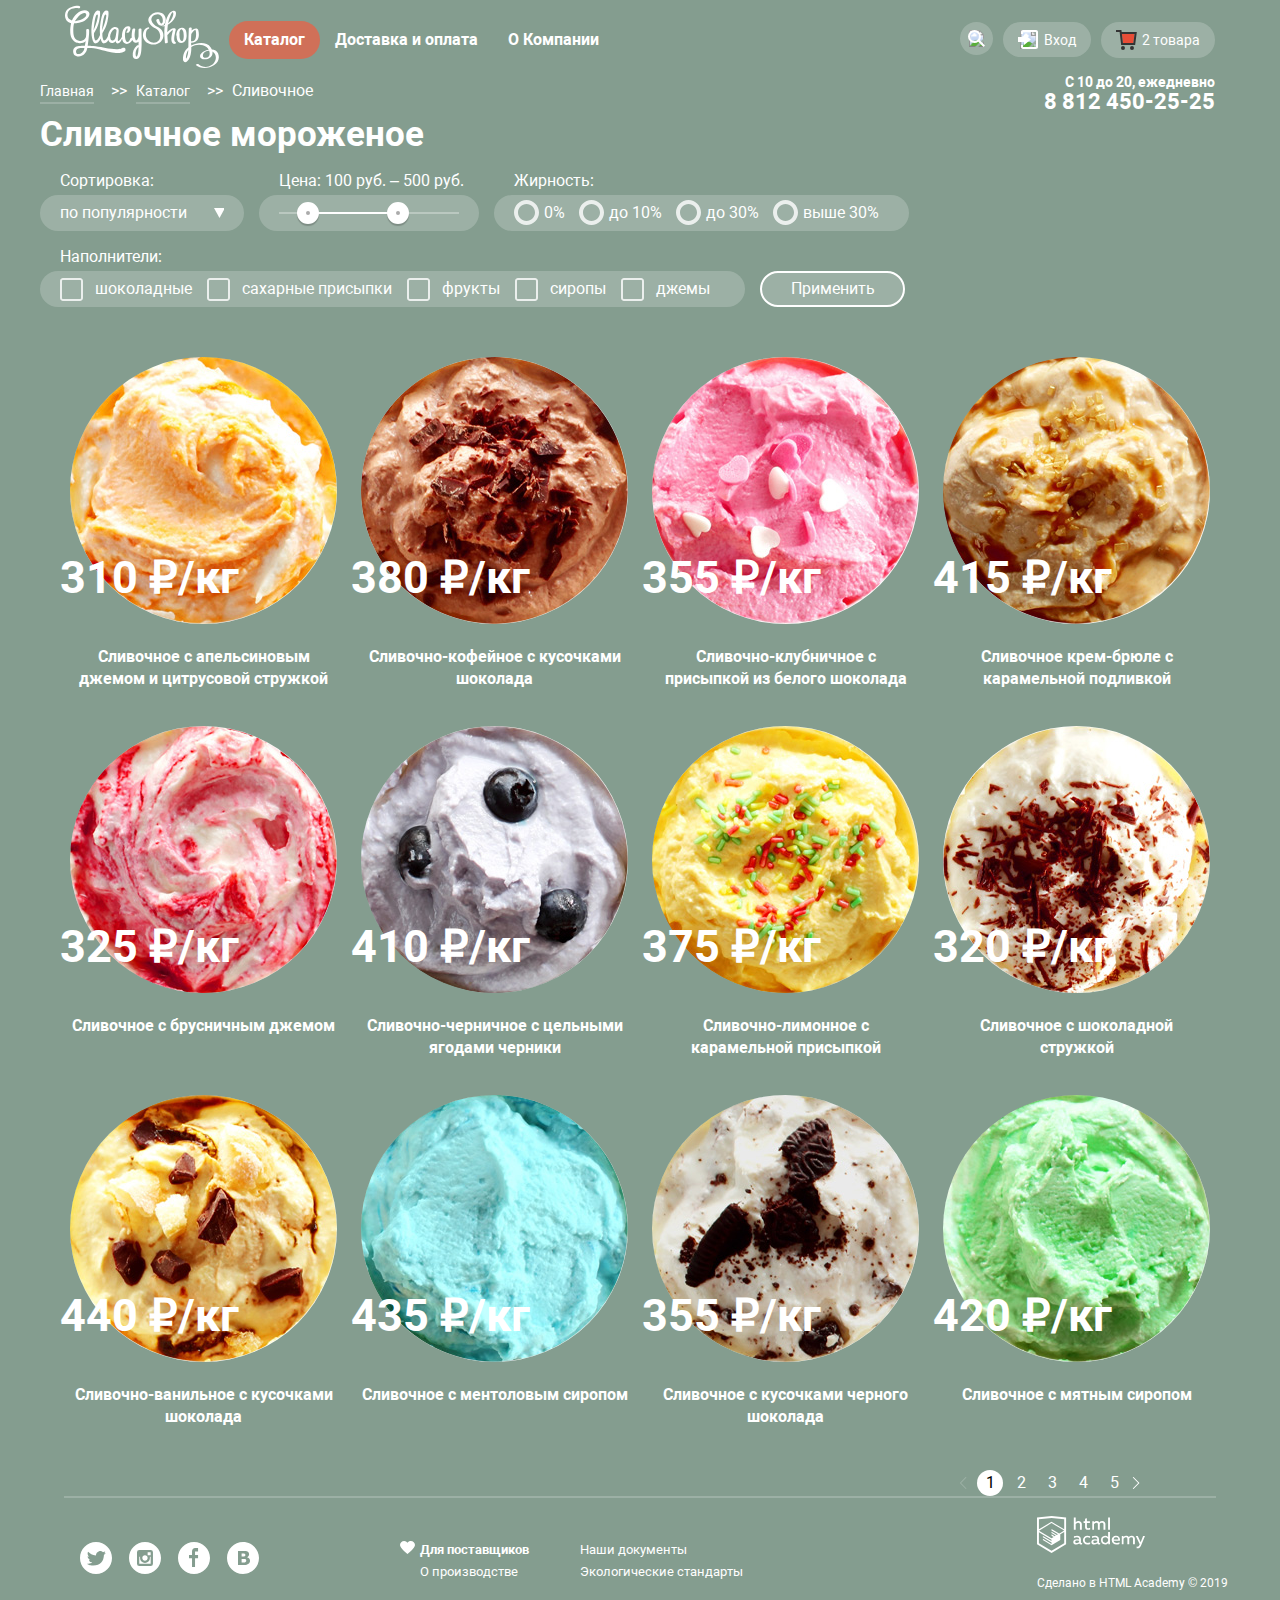
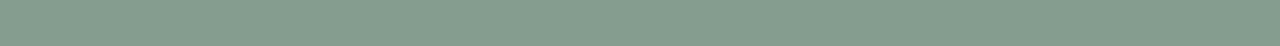
==== commit 83f7b0d4: "chapter-9" ====
--- a/catalog.html
+++ b/catalog.html
@@ -4,11 +4,12 @@
 <head>
   <meta charset="utf-8">
   <title>Глейси: Каталог</title>
+  <link rel="stylesheet" type="text/css" href="css/normalize.css">
   <link rel="stylesheet" type="text/css" href="css/style.css">
 </head>
 
 <body>
-  <div class="site-wrapper">
+ <div class="site-wrapper">
     <div class="container">
       <header class="main-header">
         <nav class="main-navigation">
@@ -70,37 +71,39 @@
               </form>
             </li>
             <li class="cart-btn">
-                <a class="cart-link" href="#nowhere"><svg xmlns="http://www.w3.org/2000/svg" width="21" height="20" viewBox="0 0 21 20">
-                  <path fill="#E84D37" d="M5.888 4.031L6.922 13h10.45l1.176-8.969z"/>
-                  <circle cx="6.984" cy="18" r="2" fill="#343434"/>
-                  <circle cx="15.984" cy="18" r="2" fill="#343434"/>
-                  <path fill="#343434" d="M5.657 2.031L5.422 0H0v2h3.64l1.5 13h13.988l1.699-12.969H5.657zM17.372 13H6.922L5.888 4.031h12.66L17.372 13z"/>
-              </svg>
-                  2 товара</a>
-                <div class="cart-content visually-hidden">
-                  <ul>
-                    <li class="cart-item">
-                      <button class="delete-cart-item-btn" type="button"><span class="visually-hidden">Убрать из
-                          корзины</span></button>
-                      <img src="img/product-1.jpg" width="33" height="33" alt="Пломбир с апельсиновым джемом">
-                      <p>Пломбир с апельсиновым джемом</p>
-                      <span class="price-weight">1.5 кг x&nbsp<span class="grey-price">200 руб</span></span>
-                      <span class="total-price">300 руб.</span>
-                    </li>
-                    <li class="cart-item">
-                      <button class="delete-cart-item-btn" type="button"><span class="visually-hidden">Убрать из
-                          корзины</span></button>
-                      <img src="img/product-3.jpg" width="33" height="33"
-                        alt="Клубничный пломбир с присыпкой из белого шоколада">
-                      <p>Клубничный пломбир с присыпкой из белого шоколада</p>
-                      <span class="price-weight">1.5 кг x&nbsp<span class="grey-price"> 300 руб</span></span>
-                      <span class="total-price">450 руб.</span>
-                    </li>
-                  </ul>
-                  <b>Итого: 750 руб.</b>
-                  <button class="button buy-confirm-button" value="Оформить заказ">Оформить заказ</button>
-                </div>
-              </li>
+              <a class="cart-link" href="#nowhere"><svg xmlns="http://www.w3.org/2000/svg" width="21" height="20"
+                  viewBox="0 0 21 20">
+                  <path fill="#E84D37" d="M5.888 4.031L6.922 13h10.45l1.176-8.969z" />
+                  <circle cx="6.984" cy="18" r="2" fill="#343434" />
+                  <circle cx="15.984" cy="18" r="2" fill="#343434" />
+                  <path fill="#343434"
+                    d="M5.657 2.031L5.422 0H0v2h3.64l1.5 13h13.988l1.699-12.969H5.657zM17.372 13H6.922L5.888 4.031h12.66L17.372 13z" />
+                </svg>
+                2 товара</a>
+              <div class="cart-content visually-hidden">
+                <ul>
+                  <li class="cart-item">
+                    <button class="delete-cart-item-btn" type="button"><span class="visually-hidden">Убрать из
+                        корзины</span></button>
+                    <img src="img/product-1.jpg" width="33" height="33" alt="Пломбир с апельсиновым джемом">
+                    <p>Пломбир с апельсиновым джемом</p>
+                    <span class="price-weight">1.5 кг x&nbsp;<span class="grey-price">200 руб</span></span>
+                    <span class="total-price">300 руб.</span>
+                  </li>
+                  <li class="cart-item">
+                    <button class="delete-cart-item-btn" type="button"><span class="visually-hidden">Убрать из
+                        корзины</span></button>
+                    <img src="img/product-3.jpg" width="33" height="33"
+                      alt="Клубничный пломбир с присыпкой из белого шоколада">
+                    <p>Клубничный пломбир с присыпкой из белого шоколада</p>
+                    <span class="price-weight">1.5 кг x&nbsp;<span class="grey-price"> 300 руб</span></span>
+                    <span class="total-price">450 руб.</span>
+                  </li>
+                </ul>
+                <b>Итого: 750 руб.</b>
+                <button class="button buy-confirm-button" value="Оформить заказ">Оформить заказ</button>
+              </div>
+            </li>
 
           </ul>
           <div class="time-and-tel">
@@ -200,6 +203,9 @@
               </a>
               <b>310 ₽/кг</b>
               <h3>Сливочное с апельсиновым джемом и цитрусовой стружкой</h3>
+              <div class="substrate">
+                <a class="button fast-view-btn" href="#nowhere">Быстрый просмотр</a>
+              </div>
             </li>
             <li class="catalog-item">
               <a href=#nowhere>
@@ -207,6 +213,9 @@
               </a>
               <b>380 ₽/кг</b>
               <h3>Сливочно-кофейное с кусочками шоколада</h3>
+              <div class="substrate">
+                <a class="button fast-view-btn" href="#nowhere">Быстрый просмотр</a>
+              </div>
             </li>
             <li class="catalog-item">
               <a href=#nowhere>
@@ -215,6 +224,9 @@
               </a>
               <b>355 ₽/кг</b>
               <h3>Сливочно-клубничное с присыпкой из белого шоколада</h3>
+              <div class="substrate">
+                <a class="button fast-view-btn" href="#nowhere">Быстрый просмотр</a>
+              </div>
             </li>
             <li class="catalog-item">
               <a href=#nowhere>
@@ -223,6 +235,9 @@
               </a>
               <b>415 ₽/кг</b>
               <h3>Сливочное крем-брюле с карамельной подливкой</h3>
+              <div class="substrate">
+                <a class="button fast-view-btn" href="#nowhere">Быстрый просмотр</a>
+              </div>
             </li>
             <li class="catalog-item">
               <a href=#nowhere>
@@ -230,6 +245,9 @@
               </a>
               <b>325 ₽/кг</b>
               <h3>Сливочное с брусничным джемом</h3>
+              <div class="substrate">
+                <a class="button fast-view-btn" href="#nowhere">Быстрый просмотр</a>
+              </div>
             </li>
             <li class="catalog-item">
               <a href=#nowhere>
@@ -238,6 +256,9 @@
               </a>
               <b>410 ₽/кг</b>
               <h3>Сливочно-черничное с цельными ягодами черники</h3>
+              <div class="substrate">
+                <a class="button fast-view-btn" href="#nowhere">Быстрый просмотр</a>
+              </div>
             </li>
             <li class="catalog-item">
               <a href=#nowhere>
@@ -245,6 +266,9 @@
               </a>
               <b>375 ₽/кг</b>
               <h3>Сливочно-лимонное с карамельной присыпкой</h3>
+              <div class="substrate">
+                <a class="button fast-view-btn" href="#nowhere">Быстрый просмотр</a>
+              </div>
             </li>
             <li class="catalog-item">
               <a href=#nowhere>
@@ -252,6 +276,9 @@
               </a>
               <b>320 ₽/кг</b>
               <h3>Сливочное с шоколадной стружкой</h3>
+              <div class="substrate">
+                <a class="button fast-view-btn" href="#nowhere">Быстрый просмотр</a>
+              </div>
             </li>
             <li class="catalog-item">
               <a href=#nowhere>
@@ -259,6 +286,9 @@
               </a>
               <b>440 ₽/кг</b>
               <h3>Сливочно-ванильное с кусочками шоколада</h3>
+              <div class="substrate ">
+                <a class="button fast-view-btn" href="#nowhere">Быстрый просмотр</a>
+              </div>
             </li>
             <li class="catalog-item">
               <a href=#nowhere>
@@ -266,6 +296,9 @@
               </a>
               <b>435 ₽/кг</b>
               <h3>Сливочное с ментоловым сиропом</h3>
+              <div class="substrate">
+                <a class="button fast-view-btn" href="#nowhere">Быстрый просмотр</a>
+              </div>
             </li>
             <li class="catalog-item">
               <a href=#nowhere>
@@ -273,6 +306,9 @@
               </a>
               <b>355 ₽/кг</b>
               <h3>Сливочное с кусочками черного шоколада</h3>
+              <div class="substrate">
+                <a class="button fast-view-btn" href="#nowhere">Быстрый просмотр</a>
+              </div>
             </li>
             <li class="catalog-item">
               <a href=#nowhere>
@@ -280,6 +316,9 @@
               </a>
               <b>420 ₽/кг</b>
               <h3>Сливочное с мятным сиропом</h3>
+              <div class="substrate">
+                <a class="button fast-view-btn" href="#nowhere">Быстрый просмотр</a>
+              </div>
             </li>
           </ul>
           <ul class="pagination-list">
@@ -290,7 +329,8 @@
                     <path transform="rotate(-180, 4.12695, 5.99219)" id="svg_1"
                       d="m7.237,5.642l-5.508,-5.509a0.506,0.506 0 1 0 -0.716,0.716l5.15,5.151l-5.151,5.15a0.507,0.507 0 0 0 0.716,0.717l5.509,-5.509a0.504,0.504 0 0 0 0,-0.716z" />
                   </g>
-                </svg></a></li>
+                </svg><span class="visually-hidden">Предыдущая страница</span></a>
+            </li>
             <li class="pagination-item pagination-item-current">
               <a href="#nowhere">1</a>
             </li>
@@ -306,13 +346,16 @@
             <li class="pagination-item">
               <a href="#nowhere">5</a>
             </li>
-            <li class="next"><a href="#nowhere"><svg xmlns="http://www.w3.org/2000/svg" width="8" height="12"
-                  viewBox="0 0 8 12">
+            <li class="next">
+              <a href="#nowhere">
+                <svg xmlns="http://www.w3.org/2000/svg" width="8" height="12" viewBox="0 0 8 12">
                   <path fill="#FFFFFF"
                     d="M7.237 5.642L1.729.133a.506.506 0 1 0-.716.716L6.163 6l-5.151 5.15a.507.507 0 0 0 .716.717l5.509-5.509a.504.504 0 0 0 0-.716z" />
                 </svg>
+              <span class="visually-hidden">Следующая страница</span></a>
             </li>
           </ul>
+        </section>
       </main>
       <footer class="main-footer">
         <ul class="social-icons">
@@ -373,43 +416,42 @@
     var cart_btn = document.querySelector(".cart-btn");
     var cart_form = document.querySelector(".cart-content");
     var delete_cart_item = document.querySelector(".delete-cart-item-btn");
-    search_link.addEventListener("mouseover", function(evt) {
+    search_link.addEventListener("mouseover", function (evt) {
       evt.preventDefault();
       search_form.classList.remove("visually-hidden");
     })
-    search_link.addEventListener("mouseout", function(evt) {
+    search_link.addEventListener("mouseout", function (evt) {
       evt.preventDefault();
       search_form.classList.add("visually-hidden");
     })
-    login_link.addEventListener("mouseover", function(evt) {
+    login_link.addEventListener("mouseover", function (evt) {
       evt.preventDefault();
       login_form.classList.toggle("visually-hidden");
     });
-    login_link.addEventListener("mouseout", function(evt) {
+    login_link.addEventListener("mouseout", function (evt) {
       evt.preventDefault();
       login_form.classList.toggle("visually-hidden");
     });
-    login_link.addEventListener("click", function(evt) {
+    login_link.addEventListener("click", function (evt) {
       evt.preventDefault();
       login_form.classList.toggle("visually-hidden");
     })
-    contact_link.addEventListener("click", function(evt) {
+    contact_link.addEventListener("click", function (evt) {
       evt.preventDefault();
       feedback_form.classList.remove("visually-hidden");
     })
-    cart_btn.addEventListener("mouseover", function(evt) {
+    cart_btn.addEventListener("mouseover", function (evt) {
       evt.preventDefault();
       cart_form.classList.remove("visually-hidden");
     })
-    cart_btn.addEventListener("mouseout", function(evt) {
+    cart_btn.addEventListener("mouseout", function (evt) {
       evt.preventDefault();
       cart_form.classList.add("visually-hidden");
     })
-    feedback_close_btn.addEventListener("click", function(evt) {
+    feedback_close_btn.addEventListener("click", function (evt) {
       evt.preventDefault();
       feedback_form.classList.add("visually-hidden");
     })
-
   </script>
 </body>
 
--- a/css/style.css
+++ b/css/style.css
@@ -84,7 +84,7 @@
 }
 .main-header {
   margin: 0 auto;
-  padding: 10px 20px;
+  padding: 5px 25px;
 }
 .main-navigation {
   margin: 0 auto;
@@ -105,7 +105,6 @@
   display: inline-block;
   vertical-align: top;
 }
-
 .site-nav-link {
   display: block;
   padding: 10px 15px;
@@ -375,7 +374,7 @@
 }
 .slider {
   position: relative;
-  padding-top: 321px;
+  padding-top: 310px;
   margin-bottom: 40px;
   text-align: center;
 }
@@ -388,7 +387,7 @@
 .slide-title {
   width: 700px;
   margin: 0 auto;
-  margin-bottom: 27px;
+  margin-bottom: 32px;
   font-size: 60px;
   line-height: 60px;
   font-weight: 800;
@@ -434,15 +433,15 @@
 }
 .slider-controls {
   position: absolute;
-  bottom: 63px;
-  left: 20px;
+  bottom: 25px;
+  left: 28px;
   z-index: 20;
   font-size: 0;
 }
 .slider-controls label {
   display: inline-block;
-  width: 17px;
-  height: 17px;
+  width: 21px;
+  height: 21px;
   margin-right: 8px;
   vertical-align: top;
   background-color: transparent;
@@ -450,6 +449,12 @@
   border-radius: 50%;
   cursor: pointer;
 }
+.slider-controls label:hover {
+  border: 2px solid #ffffff;
+  border-radius: 50%;
+  opacity: 0.4;
+  background-color: #f8f7f4;
+}
 #product-1:checked ~ .site-wrapper {
   background-color: #849d8f;
   background-image: url("../img/gllacy-1.png");
@@ -477,7 +482,7 @@
   background-color: #ffffff;
 }
 .promo {
-  margin: 0px 27px 40px;
+  margin: 0px 27px 30px;
 }
 .promo-items {
   display: flex;
@@ -488,15 +493,15 @@
 }
 .promo-item {
   position: relative;
-  padding: 20px 20px 50px;
+  padding: 20px 20px 88px;
 }
 .promo-rapsberry {
-  background: url(../img/rapsberry.jpg) no-repeat;
+  background:  #89020E url("../img/rapsberry.jpg") no-repeat;
   width: 560px;
   border-radius: 15px;
 }
 .promo-chocolate {
-  background: url(../img/chocolate.jpg) no-repeat;
+  background: #4E3023 url("../img/chocolate.jpg") no-repeat;
   width: 560px;
   border-radius: 15px;
 }
@@ -522,6 +527,8 @@
   display: flex;
   justify-content: space-between;
   flex-wrap: wrap;
+  align-items: flex-start;
+  height: 206px;
 }
 .feature {
   position: relative;
@@ -532,7 +539,7 @@
   top: 0px;
 }
 .features h2 {
-  margin: 0 0 10px;
+  margin: 0px 0px 10px;
   color:#323232;
   font-size: 24px;
   line-height: 32px;
@@ -540,6 +547,7 @@
 }
 .features p {
   display: block;
+  margin: 10px;
   padding-left: 60px;
   max-width: 500px;
   color:#323232;
@@ -624,10 +632,9 @@
   display: flex;
   align-items: center;
   position: relative;
-  margin-bottom: 20px;
   width: 1200px;
   height: 430px;
-  background: url("../img/map.png") no-repeat -47px 0;
+  background: #E6DEBC url("../img/map.png") no-repeat -47px 0;
 }
 .map::after {
   position: absolute;
@@ -679,12 +686,10 @@
   border: solid 2px rgba(46, 136, 228, 0.52);
 }
 .feedback-form {
-  position: relative;
-  display: flex;
+  position: fixed;
   flex-wrap: wrap;
-  z-index: 1;
   width: 478px;
-  margin-left: 30%;
+  /* z-index: 1; */
   padding: 24px;
   border-radius: 10px;
 }
@@ -699,22 +704,21 @@
   text-align: left;
   color: #323232;
 }
-.feedback-form #your-name,
-.feedback-form #your-email {
+.feedback-person {
   width: 60%;
   padding: 5px;
   margin-bottom: 20px;
   padding: 10px;
-  font-family: Roboto;
+  font-family: "Roboto", Arial, sans-serif;
   font-size: 16px;
   line-height: 24px;
   color: #999999;
 }
-.feedback-form #your-message {
+.feedback-message {
   width: 100%;
   min-height: 150px;
   padding: 10px;
-  font-family: Roboto;
+  font-family: "Roboto", Arial, sans-serif;
   font-size: 16px;
   line-height: 24px;
   color: #999999;
@@ -745,6 +749,20 @@
   padding: 12px 23px;
   font-size: 18px;
   line-height: 24px;
+}
+.modal {
+  display: none;
+}
+.modal-show {
+      position: fixed;
+      top: 0;
+      right: 0;
+      bottom: 0;
+      left: 0;
+      display: flex;
+      justify-content: center;
+      align-items: center;
+      background-color: hsla(0, 0%, 0%, 0.5);
 }
 .catalog-filter-form {
   display: flex;
@@ -988,17 +1006,13 @@
   display: flex;
   justify-content: space-between;
   flex-wrap: wrap;
-  margin:0;
-  padding:0;
+  margin: 0;
+  padding: 0px 20px;
   list-style: none;
 }
 .catalog-item {
   position: relative;
-  padding: 13px;
-}
-.catalog-item:hover {
-  box-shadow: 0px 20px 20px 0 rgba(0, 0, 0, 0.4);
-  background-color: rgba(248,247,244,0.2);
+  padding: 10px;
 }
 .catalog-item img {
   border-radius: 50%;
@@ -1017,11 +1031,35 @@
 .hit::before {
   content:"";
   position: absolute;
-  left: 0px;
-  top: 0px;
+  left: 5px;
+  top: 5px;
   width: 61px;
   height: 61px;
   background: url("../img/hit.svg") no-repeat 0 0;
+}
+.substrate {
+  display: none;
+}
+.catalog-item:hover > .substrate,
+.catalog-item:focus-within > .substrate {
+  position: absolute;
+  z-index: 1;
+  display: flex;
+  justify-content: space-around;
+  top: 0px;
+  left: 0px;
+  box-shadow: 0px 20px 20px 0 rgba(0, 0, 0, 0.4);
+  background-color: rgba(248,247,244,0.2);
+  height: 115%;
+  width: 100%;
+}
+.fast-view-btn {
+  display: block;
+  margin-bottom: 22px;
+  margin-top: auto;
+  padding: 13px 17px;
+  font-size: 18px;
+  line-height: 24px;
 }
 .pagination-list {
   display: flex;
@@ -1063,18 +1101,27 @@
   justify-content: center;
   align-items: center;
   margin-right: 10px;
+  white-space: nowrap;
+  font-size:0px;
+}
+.prev a,
+.next a {
+  display: flex;
+  align-items: center;
 }
 .next {
   display: flex;
   justify-content: center;
   align-items: center;
+  white-space: nowrap;
+  font-size:0px;
 }
 .pagination-disabled svg {
   fill: rgba(255,255,255,0.2);
 }
 .main-footer  {
   position: relative;
-  margin: 40px auto 0px;
+  margin: 20px auto 0px;
   padding-bottom: 40px;
   display: flex;
   justify-content: center;
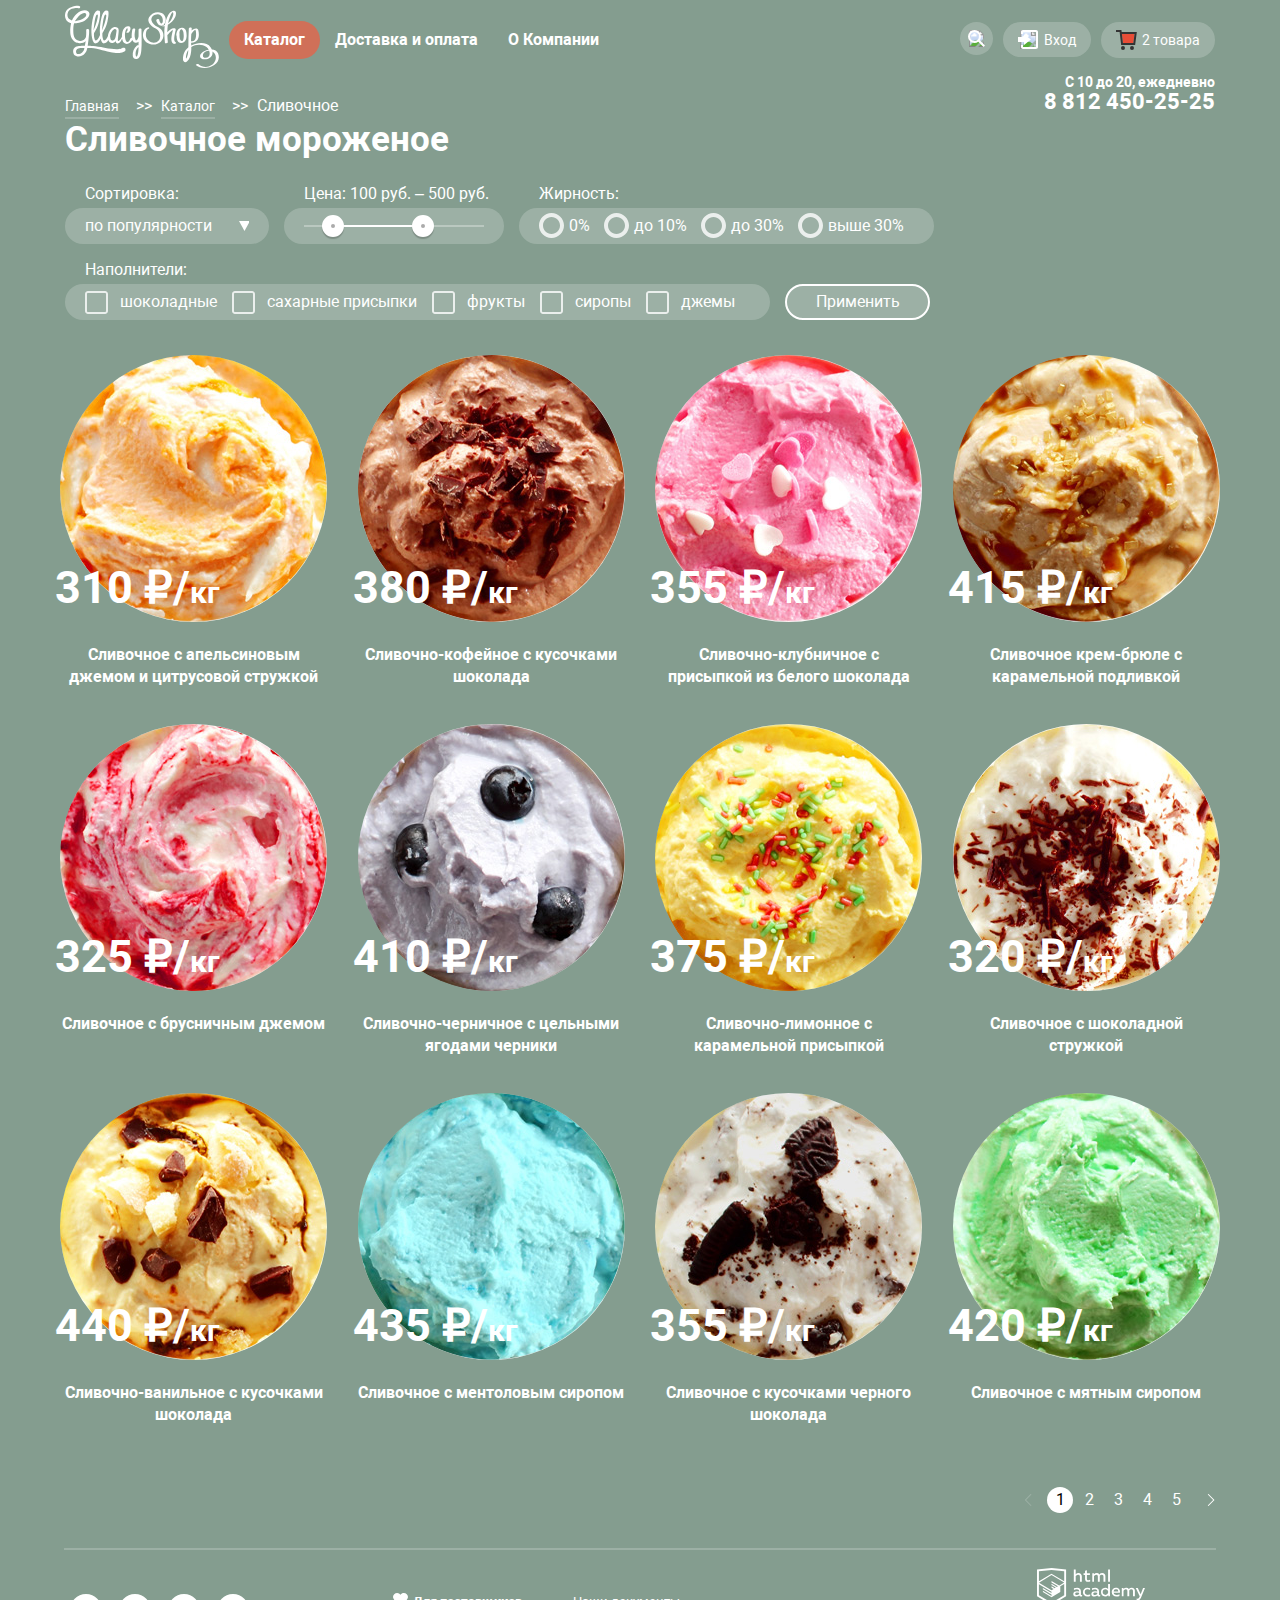
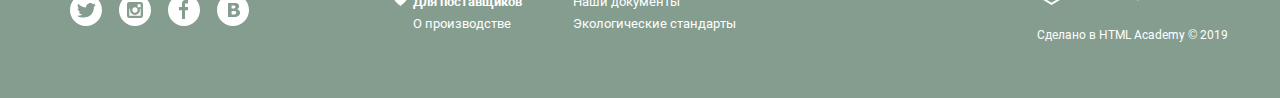
==== commit e28ff929: "chapter-9" ====
--- a/catalog.html
+++ b/catalog.html
@@ -201,7 +201,7 @@
                 <img src="img/product-1.jpg" width="267" height="267"
                   alt="Сливочное с апельсиновым джемом и цитрусовой стружкой">
               </a>
-              <b>310 ₽/кг</b>
+              <b>310 ₽/<span class="kg-span">кг</span></b>
               <h3>Сливочное с апельсиновым джемом и цитрусовой стружкой</h3>
               <div class="substrate">
                 <a class="button fast-view-btn" href="#nowhere">Быстрый просмотр</a>
@@ -211,7 +211,7 @@
               <a href=#nowhere>
                 <img src="img/product-2.jpg" width="267" height="267" alt="Сливочно-кофейное с кусочками шоколада">
               </a>
-              <b>380 ₽/кг</b>
+              <b>380 ₽/<span class="kg-span">кг</span></b>
               <h3>Сливочно-кофейное с кусочками шоколада</h3>
               <div class="substrate">
                 <a class="button fast-view-btn" href="#nowhere">Быстрый просмотр</a>
@@ -222,7 +222,7 @@
                 <img src="img/product-3.jpg" width="267" height="267"
                   alt="Сливочно-клубничное с присыпкой из белого шоколада">
               </a>
-              <b>355 ₽/кг</b>
+              <b>355 ₽/<span class="kg-span">кг</span></b>
               <h3>Сливочно-клубничное с присыпкой из белого шоколада</h3>
               <div class="substrate">
                 <a class="button fast-view-btn" href="#nowhere">Быстрый просмотр</a>
@@ -233,7 +233,7 @@
                 <img src="img/product-4.jpg" width="267" height="267"
                   alt="Сливочное крем-брюле с карамельной подливкой">
               </a>
-              <b>415 ₽/кг</b>
+              <b>415 ₽/<span class="kg-span">кг</span></b>
               <h3>Сливочное крем-брюле с карамельной подливкой</h3>
               <div class="substrate">
                 <a class="button fast-view-btn" href="#nowhere">Быстрый просмотр</a>
@@ -243,7 +243,7 @@
               <a href=#nowhere>
                 <img src="img/product-5.jpg" width="267" height="267" alt="Сливочное с брусничным джемом">
               </a>
-              <b>325 ₽/кг</b>
+              <b>325 ₽/<span class="kg-span">кг</span></b>
               <h3>Сливочное с брусничным джемом</h3>
               <div class="substrate">
                 <a class="button fast-view-btn" href="#nowhere">Быстрый просмотр</a>
@@ -254,7 +254,7 @@
                 <img src="img/product-6.jpg" width="267" height="267"
                   alt="Сливочно-черничное с цельными ягодами черники">
               </a>
-              <b>410 ₽/кг</b>
+              <b>410 ₽/<span class="kg-span">кг</span></b>
               <h3>Сливочно-черничное с цельными ягодами черники</h3>
               <div class="substrate">
                 <a class="button fast-view-btn" href="#nowhere">Быстрый просмотр</a>
@@ -264,7 +264,7 @@
               <a href=#nowhere>
                 <img src="img/product-7.jpg" width="267" height="267" alt="Сливочно-лимонное с карамельной присыпкой">
               </a>
-              <b>375 ₽/кг</b>
+              <b>375 ₽/<span class="kg-span">кг</span></b>
               <h3>Сливочно-лимонное с карамельной присыпкой</h3>
               <div class="substrate">
                 <a class="button fast-view-btn" href="#nowhere">Быстрый просмотр</a>
@@ -274,7 +274,7 @@
               <a href=#nowhere>
                 <img src="img/product-8.jpg" width="267" height="267" alt="Сливочное с шоколадной стружкой">
               </a>
-              <b>320 ₽/кг</b>
+              <b>320 ₽/<span class="kg-span">кг</span></b>
               <h3>Сливочное с шоколадной стружкой</h3>
               <div class="substrate">
                 <a class="button fast-view-btn" href="#nowhere">Быстрый просмотр</a>
@@ -284,7 +284,7 @@
               <a href=#nowhere>
                 <img src="img/product-9.jpg" width="267" height="267" alt="Сливочно-ванильное с кусочками шоколада">
               </a>
-              <b>440 ₽/кг</b>
+              <b>440 ₽/<span class="kg-span">кг</span></b>
               <h3>Сливочно-ванильное с кусочками шоколада</h3>
               <div class="substrate ">
                 <a class="button fast-view-btn" href="#nowhere">Быстрый просмотр</a>
@@ -294,7 +294,7 @@
               <a href=#nowhere>
                 <img src="img/product-10.jpg" width="267" height="267" alt="Сливочное с ментоловым сиропом">
               </a>
-              <b>435 ₽/кг</b>
+              <b>435 ₽/<span class="kg-span">кг</span></b>
               <h3>Сливочное с ментоловым сиропом</h3>
               <div class="substrate">
                 <a class="button fast-view-btn" href="#nowhere">Быстрый просмотр</a>
@@ -304,7 +304,7 @@
               <a href=#nowhere>
                 <img src="img/product-11.jpg" width="267" height="267" alt="Сливочное с кусочками черного шоколада">
               </a>
-              <b>355 ₽/кг</b>
+              <b>355 ₽/<span class="kg-span">кг</span></b>
               <h3>Сливочное с кусочками черного шоколада</h3>
               <div class="substrate">
                 <a class="button fast-view-btn" href="#nowhere">Быстрый просмотр</a>
@@ -314,7 +314,7 @@
               <a href=#nowhere>
                 <img src="img/product-12.jpg" width="267" height="267" alt="Сливочное с мятным сиропом">
               </a>
-              <b>420 ₽/кг</b>
+              <b>420 ₽/<span class="kg-span">кг</span></b>
               <h3>Сливочное с мятным сиропом</h3>
               <div class="substrate">
                 <a class="button fast-view-btn" href="#nowhere">Быстрый просмотр</a>
--- a/css/style.css
+++ b/css/style.css
@@ -517,7 +517,7 @@
   font-weight: bold;
 }
 .features {
-  padding: 20px;
+  padding: 15px;
   margin: 0px 27px 40px;
   border-radius: 15px;
   background: url("../img/features.jpg") no-repeat;
@@ -556,12 +556,12 @@
 }
 .content-columns {
   display: flex;
-  margin: 0px 27px 40px;
+  margin: 0px 27px 32px;
 }
 .news {
     background-image: url("../img/strawberry.jpg");
     padding: 20px 200px 20px 20px;
-    margin-right: 20px;
+    margin-right: 26px;
     border-radius: 15px;
     width: 560px;
     height: 220px;
@@ -599,6 +599,9 @@
     #fe9390 28.36px
   );
 }
+.subscribe p {
+  margin-bottom: 0px;
+}
 .subscribe::before {
   content: "";
   position: absolute;
@@ -625,7 +628,7 @@
 }
 .subscribe-email {
   flex-grow: 1;
-  padding: 10px;
+  padding: 15px;
   margin-right: 20px;
 }
 .map {
@@ -689,7 +692,6 @@
   position: fixed;
   flex-wrap: wrap;
   width: 478px;
-  /* z-index: 1; */
   padding: 24px;
   border-radius: 10px;
 }
@@ -764,10 +766,14 @@
       align-items: center;
       background-color: hsla(0, 0%, 0%, 0.5);
 }
+.catalog-filter {
+  margin-top: 8px;
+  padding-left: 25px;
+}
 .catalog-filter-form {
   display: flex;
   align-content: center;
-  padding: 20px 0px;
+  padding: 20px 0px 5px;
   flex-wrap: wrap;
 }
 .gllacy-filter {
@@ -966,14 +972,14 @@
   font-size: 35px;
   line-height: 41px;
   margin: 0;
+  padding-left: 25px;
  }
  .breadcrumbs {
  display: flex;
  justify-content: flex-start;
  flex-wrap: wrap;
- padding: 0;
- margin: 0;
- margin-bottom: 10px;
+ padding: 0px 0px 0px 25px;
+ margin: 15px 0px 0px;
  list-style: none;
 }
 .breadcrumbs li {
@@ -1007,7 +1013,7 @@
   justify-content: space-between;
   flex-wrap: wrap;
   margin: 0;
-  padding: 0px 20px;
+  padding: 0px 10px;
   list-style: none;
 }
 .catalog-item {
@@ -1025,8 +1031,12 @@
 .catalog-item b {
   font-size: 45px;
   position: absolute;
-  left: 0px;
-  top: 220px;
+  left: 5px;
+  top: 225px;
+}
+.kg-span {
+  font-size: 30px;
+  line-height: 45px;
 }
 .hit::before {
   content:"";
@@ -1066,11 +1076,11 @@
   flex-wrap: wrap;
   justify-content: flex-end;
   padding: 0;
-  margin-right: 100px;
+  margin: 35px 25px 55px 0px;
   list-style: none;
 }
 .pagination-item {
-  margin-right: 5px;
+  margin-right: 3px;
   text-align: center;
 }
 .pagination-item a {
@@ -1100,9 +1110,8 @@
   display: flex;
   justify-content: center;
   align-items: center;
-  margin-right: 10px;
+  margin-right: 15px;
   white-space: nowrap;
-  font-size:0px;
 }
 .prev a,
 .next a {
@@ -1114,7 +1123,7 @@
   justify-content: center;
   align-items: center;
   white-space: nowrap;
-  font-size:0px;
+  margin-left: 15px;
 }
 .pagination-disabled svg {
   fill: rgba(255,255,255,0.2);
@@ -1138,6 +1147,7 @@
 .social-icons {
   display: flex;
   align-items: center;
+  padding-left: 30px;
   list-style: none;
 }
 .social {
